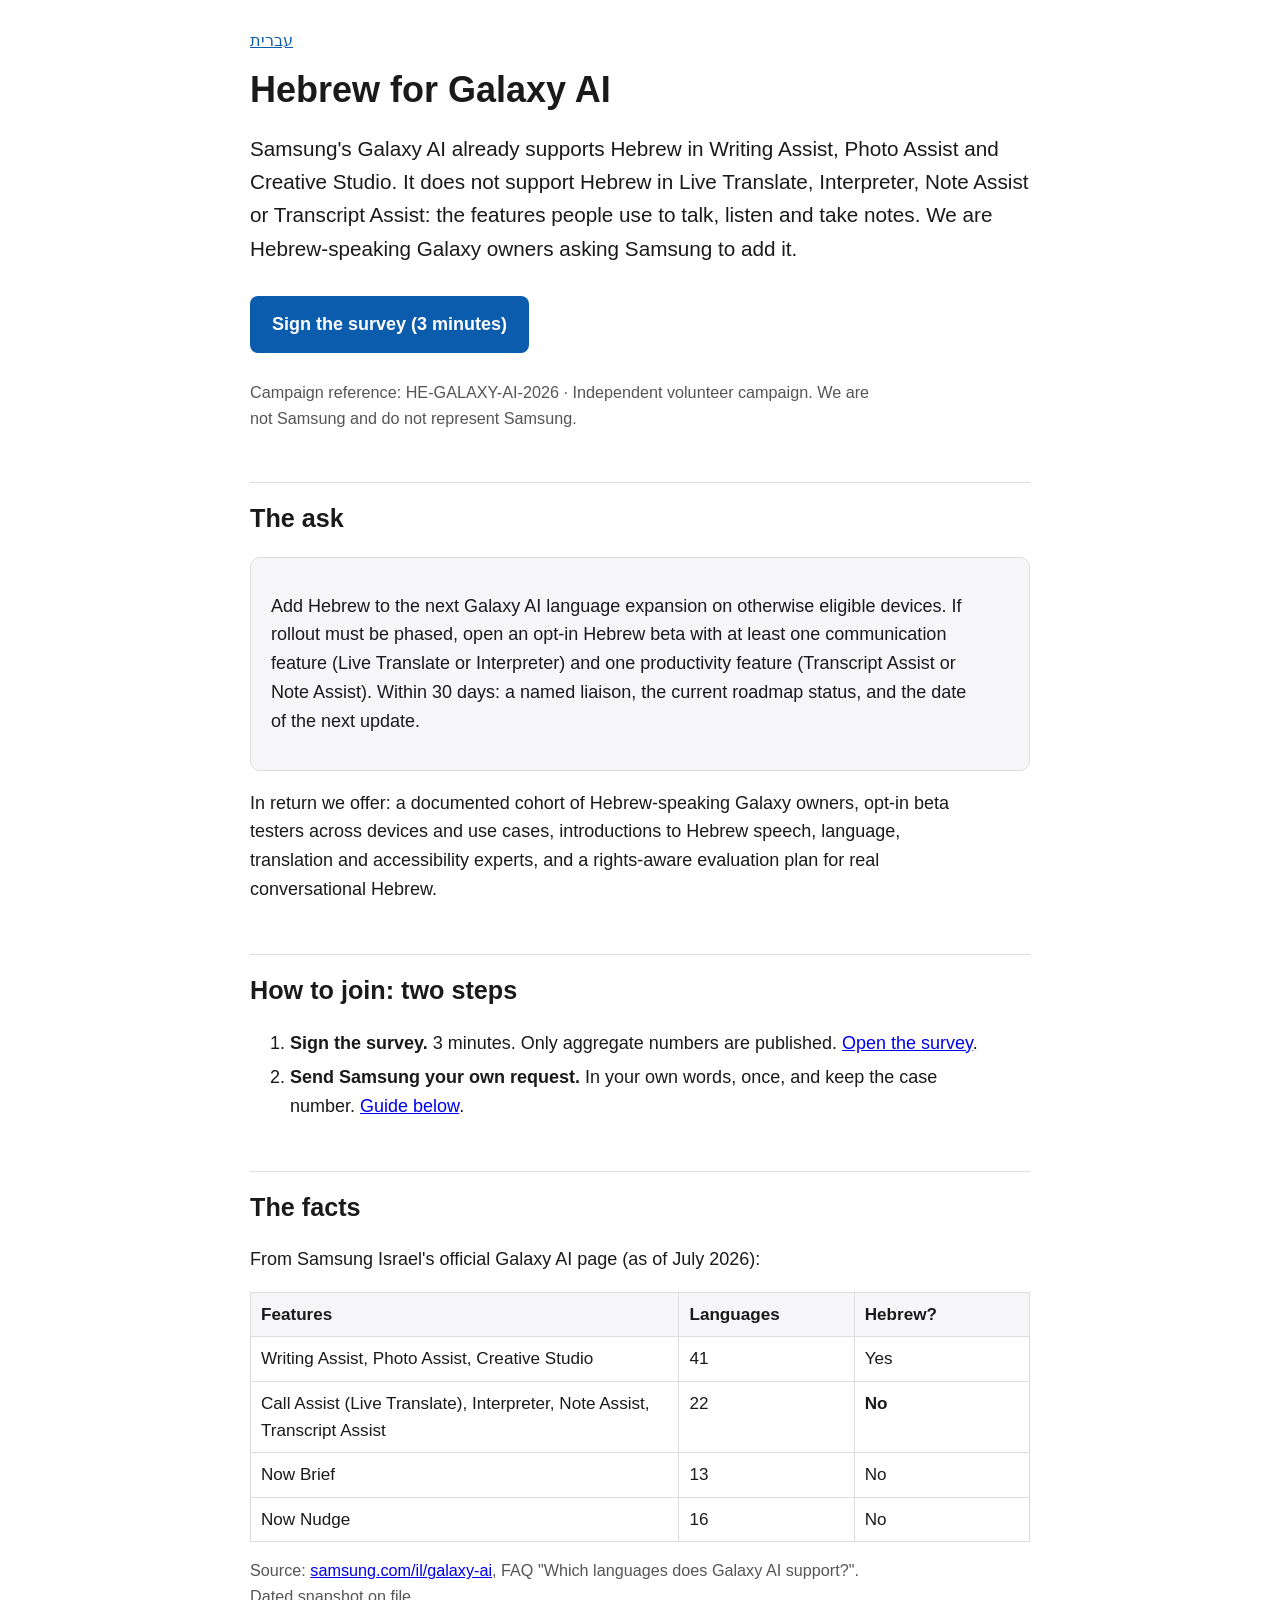
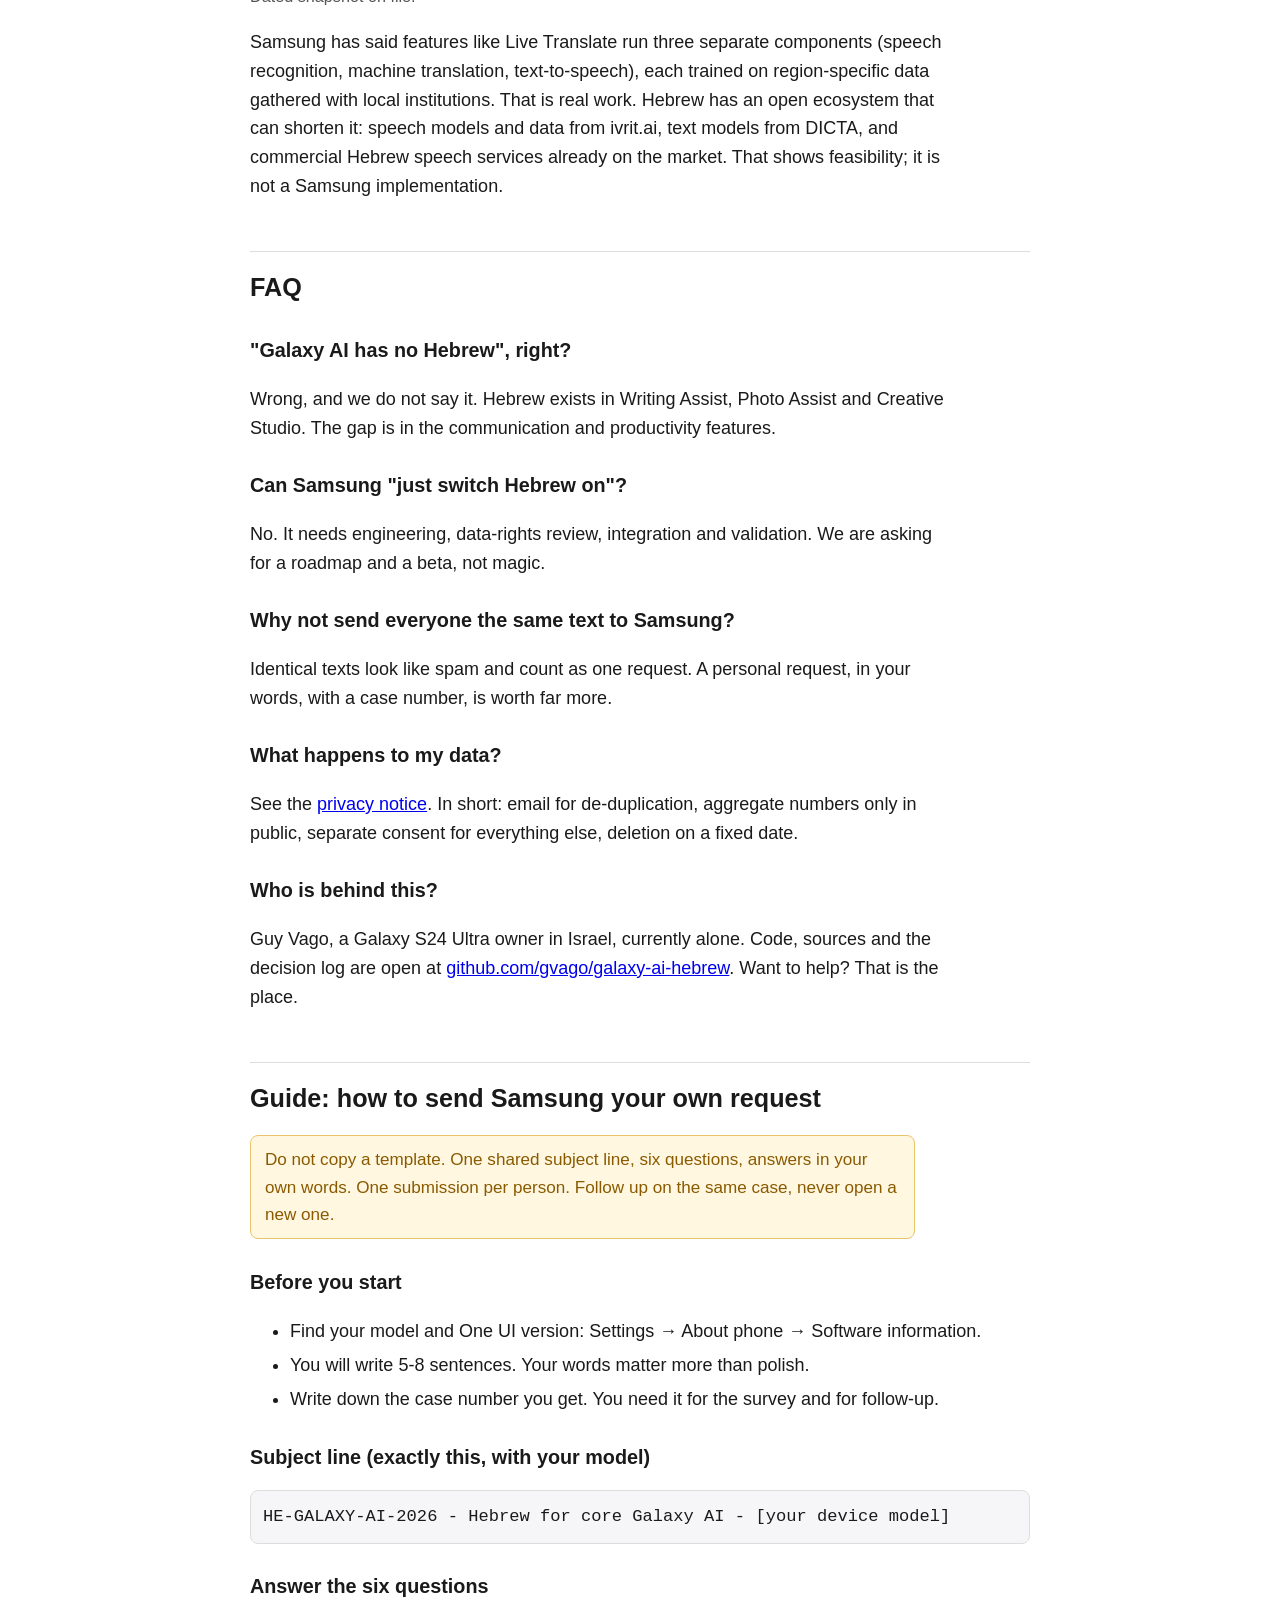
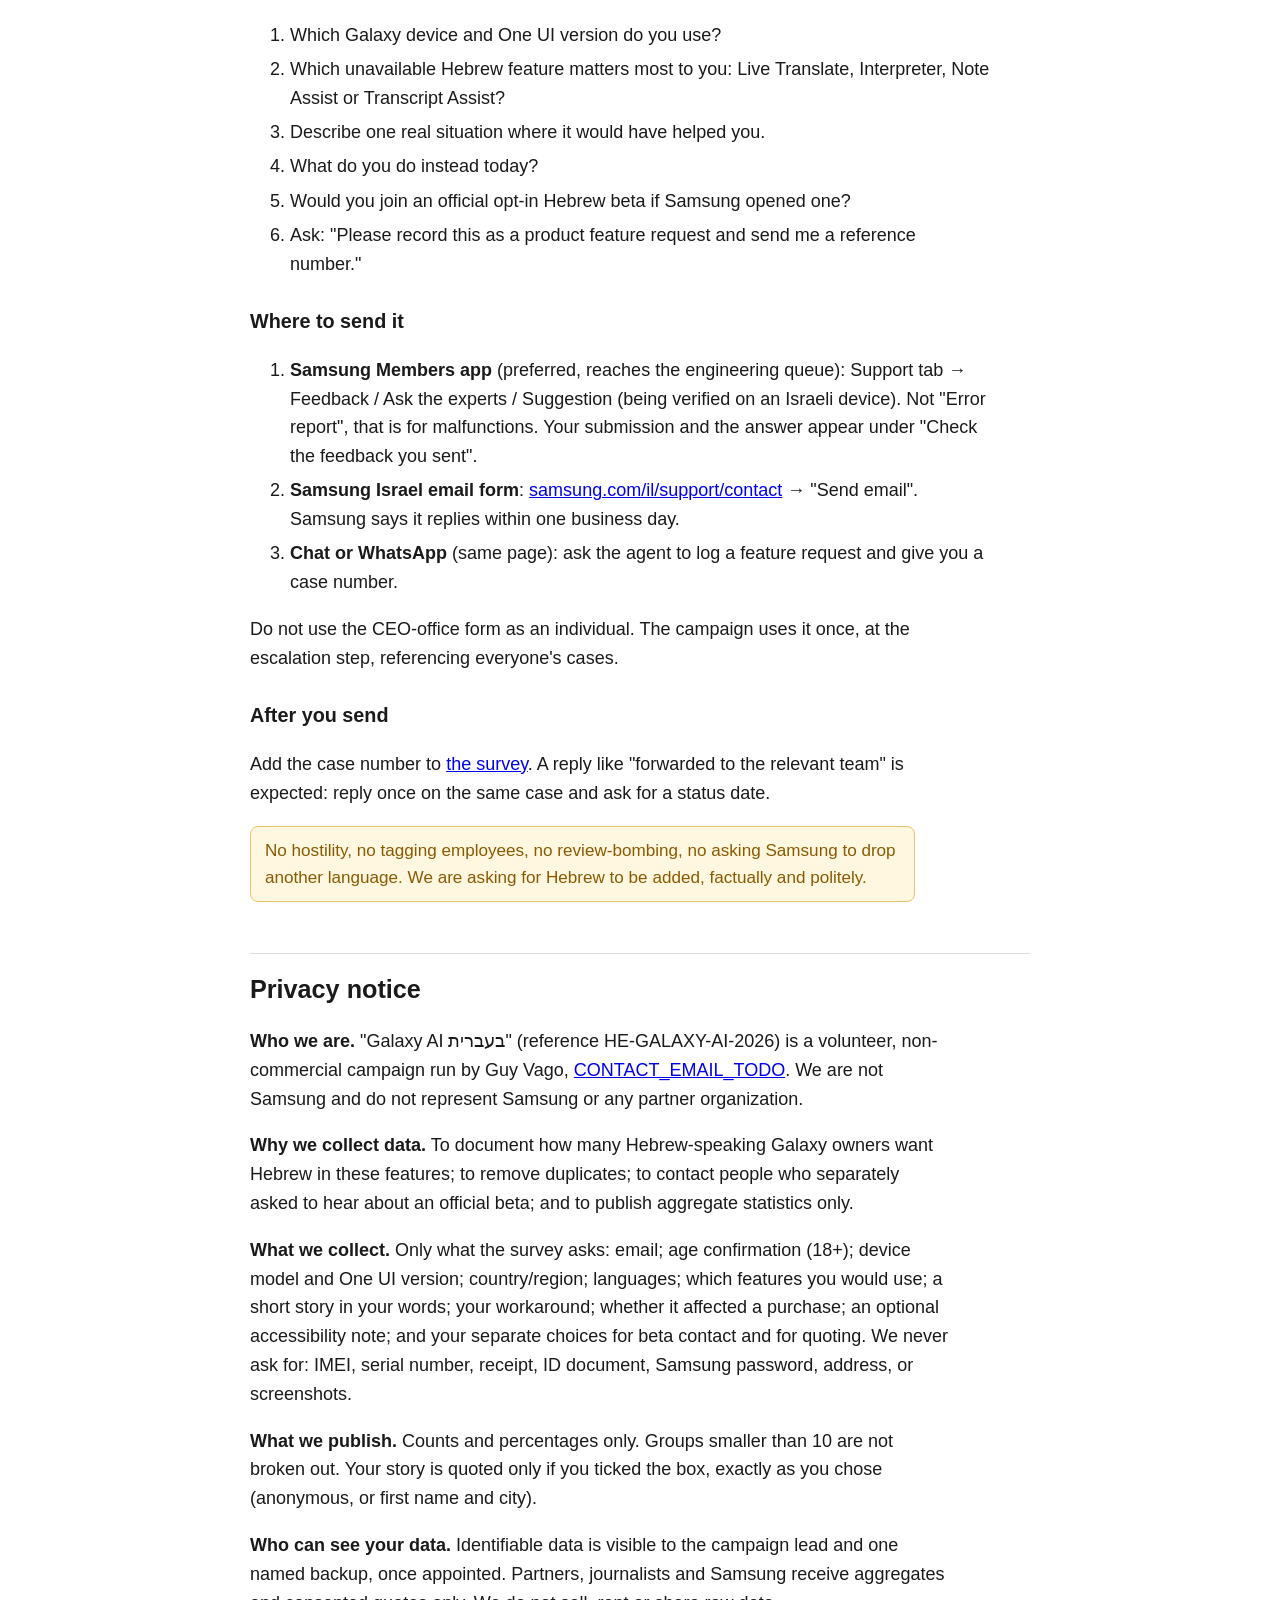
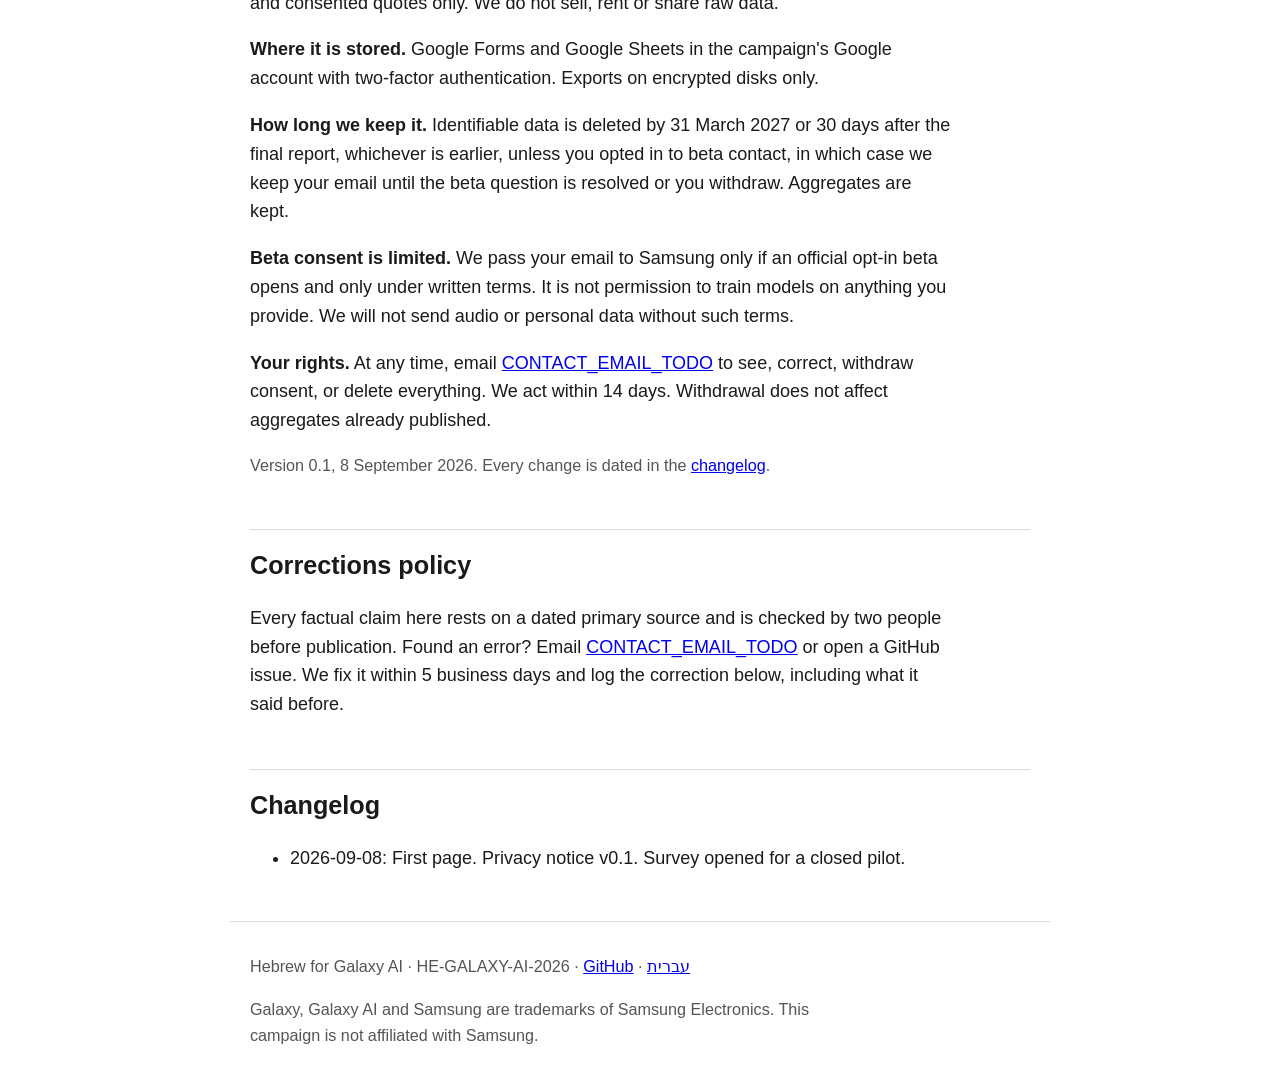
==== docs/en.html @ eac35a3d "Landing page (HE/EN): ask, facts, FAQ, feedback guide, privacy notice, corrections policy Static, no" ====
<!doctype html>
<html lang="en" dir="ltr">
<head>
<meta charset="utf-8">
<meta name="viewport" content="width=device-width,initial-scale=1">
<title>Hebrew for Galaxy AI: campaign to add Hebrew to Live Translate, Interpreter, Note Assist and Transcript Assist</title>
<meta name="description" content="Hebrew already exists in part of Galaxy AI but is missing from the communication and productivity features. Hebrew-speaking Galaxy owners are asking Samsung for a roadmap and an opt-in beta.">
<link rel="alternate" hreflang="he" href="index.html">
<link rel="stylesheet" href="style.css">
</head>
<body>
<header>
  <div class="lang"><a href="index.html">עברית</a></div>
  <h1>Hebrew for Galaxy AI</h1>
  <p class="lead">Samsung's Galaxy AI already supports Hebrew in Writing Assist, Photo Assist and Creative Studio. It does not support Hebrew in Live Translate, Interpreter, Note Assist or Transcript Assist: the features people use to talk, listen and take notes. We are Hebrew-speaking Galaxy owners asking Samsung to add it.</p>
  <a class="cta" href="https://docs.google.com/forms/d/e/1FAIpQLSexBl4Zqlekk7OboavHR5NT0N_XYD0Qi7pBk_a1gjPKCfKp6g/viewform">Sign the survey (3 minutes)</a>
  <p class="small">Campaign reference: HE-GALAXY-AI-2026 · Independent volunteer campaign. We are not Samsung and do not represent Samsung.</p>
</header>

<main>
<h2 id="ask">The ask</h2>
<div class="card">
<p>Add Hebrew to the next Galaxy AI language expansion on otherwise eligible devices. If rollout must be phased, open an opt-in Hebrew beta with at least one communication feature (Live Translate or Interpreter) and one productivity feature (Transcript Assist or Note Assist). Within 30 days: a named liaison, the current roadmap status, and the date of the next update.</p>
</div>
<p>In return we offer: a documented cohort of Hebrew-speaking Galaxy owners, opt-in beta testers across devices and use cases, introductions to Hebrew speech, language, translation and accessibility experts, and a rights-aware evaluation plan for real conversational Hebrew.</p>

<h2 id="how">How to join: two steps</h2>
<ol>
  <li><strong>Sign the survey.</strong> 3 minutes. Only aggregate numbers are published. <a href="https://docs.google.com/forms/d/e/1FAIpQLSexBl4Zqlekk7OboavHR5NT0N_XYD0Qi7pBk_a1gjPKCfKp6g/viewform">Open the survey</a>.</li>
  <li><strong>Send Samsung your own request.</strong> In your own words, once, and keep the case number. <a href="#guide">Guide below</a>.</li>
</ol>

<h2 id="facts">The facts</h2>
<p>From Samsung Israel's official Galaxy AI page (as of July 2026):</p>
<table>
<tr><th>Features</th><th>Languages</th><th>Hebrew?</th></tr>
<tr><td>Writing Assist, Photo Assist, Creative Studio</td><td>41</td><td>Yes</td></tr>
<tr><td>Call Assist (Live Translate), Interpreter, Note Assist, Transcript Assist</td><td>22</td><td><strong>No</strong></td></tr>
<tr><td>Now Brief</td><td>13</td><td>No</td></tr>
<tr><td>Now Nudge</td><td>16</td><td>No</td></tr>
</table>
<p class="small">Source: <a href="https://www.samsung.com/il/galaxy-ai/">samsung.com/il/galaxy-ai</a>, FAQ "Which languages does Galaxy AI support?". Dated snapshot on file.</p>
<p>Samsung has said features like Live Translate run three separate components (speech recognition, machine translation, text-to-speech), each trained on region-specific data gathered with local institutions. That is real work. Hebrew has an open ecosystem that can shorten it: speech models and data from ivrit.ai, text models from DICTA, and commercial Hebrew speech services already on the market. That shows feasibility; it is not a Samsung implementation.</p>

<h2 id="faq">FAQ</h2>
<h3>"Galaxy AI has no Hebrew", right?</h3>
<p>Wrong, and we do not say it. Hebrew exists in Writing Assist, Photo Assist and Creative Studio. The gap is in the communication and productivity features.</p>
<h3>Can Samsung "just switch Hebrew on"?</h3>
<p>No. It needs engineering, data-rights review, integration and validation. We are asking for a roadmap and a beta, not magic.</p>
<h3>Why not send everyone the same text to Samsung?</h3>
<p>Identical texts look like spam and count as one request. A personal request, in your words, with a case number, is worth far more.</p>
<h3>What happens to my data?</h3>
<p>See the <a href="#privacy">privacy notice</a>. In short: email for de-duplication, aggregate numbers only in public, separate consent for everything else, deletion on a fixed date.</p>
<h3>Who is behind this?</h3>
<p>Guy Vago, a Galaxy S24 Ultra owner in Israel, currently alone. Code, sources and the decision log are open at <a href="https://github.com/gvago/galaxy-ai-hebrew">github.com/gvago/galaxy-ai-hebrew</a>. Want to help? That is the place.</p>

<h2 id="guide">Guide: how to send Samsung your own request</h2>
<p class="note">Do not copy a template. One shared subject line, six questions, answers in your own words. One submission per person. Follow up on the same case, never open a new one.</p>
<h3>Before you start</h3>
<ul>
  <li>Find your model and One UI version: Settings → About phone → Software information.</li>
  <li>You will write 5-8 sentences. Your words matter more than polish.</li>
  <li>Write down the case number you get. You need it for the survey and for follow-up.</li>
</ul>
<h3>Subject line (exactly this, with your model)</h3>
<pre>HE-GALAXY-AI-2026 - Hebrew for core Galaxy AI - [your device model]</pre>
<h3>Answer the six questions</h3>
<ol>
  <li>Which Galaxy device and One UI version do you use?</li>
  <li>Which unavailable Hebrew feature matters most to you: Live Translate, Interpreter, Note Assist or Transcript Assist?</li>
  <li>Describe one real situation where it would have helped you.</li>
  <li>What do you do instead today?</li>
  <li>Would you join an official opt-in Hebrew beta if Samsung opened one?</li>
  <li>Ask: "Please record this as a product feature request and send me a reference number."</li>
</ol>
<h3>Where to send it</h3>
<ol>
  <li><strong>Samsung Members app</strong> (preferred, reaches the engineering queue): Support tab → <span id="members-menu">Feedback / Ask the experts / Suggestion (being verified on an Israeli device)</span>. Not "Error report", that is for malfunctions. Your submission and the answer appear under "Check the feedback you sent".</li>
  <li><strong>Samsung Israel email form</strong>: <a href="https://www.samsung.com/il/support/contact/">samsung.com/il/support/contact</a> → "Send email". Samsung says it replies within one business day.</li>
  <li><strong>Chat or WhatsApp</strong> (same page): ask the agent to log a feature request and give you a case number.</li>
</ol>
<p>Do not use the CEO-office form as an individual. The campaign uses it once, at the escalation step, referencing everyone's cases.</p>
<h3>After you send</h3>
<p>Add the case number to <a href="https://docs.google.com/forms/d/e/1FAIpQLSexBl4Zqlekk7OboavHR5NT0N_XYD0Qi7pBk_a1gjPKCfKp6g/viewform">the survey</a>. A reply like "forwarded to the relevant team" is expected: reply once on the same case and ask for a status date.</p>
<p class="note">No hostility, no tagging employees, no review-bombing, no asking Samsung to drop another language. We are asking for Hebrew to be added, factually and politely.</p>

<h2 id="privacy">Privacy notice</h2>
<p><strong>Who we are.</strong> "Galaxy AI בעברית" (reference HE-GALAXY-AI-2026) is a volunteer, non-commercial campaign run by Guy Vago, <a href="mailto:CONTACT_EMAIL_TODO">CONTACT_EMAIL_TODO</a>. We are not Samsung and do not represent Samsung or any partner organization.</p>
<p><strong>Why we collect data.</strong> To document how many Hebrew-speaking Galaxy owners want Hebrew in these features; to remove duplicates; to contact people who separately asked to hear about an official beta; and to publish aggregate statistics only.</p>
<p><strong>What we collect.</strong> Only what the survey asks: email; age confirmation (18+); device model and One UI version; country/region; languages; which features you would use; a short story in your words; your workaround; whether it affected a purchase; an optional accessibility note; and your separate choices for beta contact and for quoting. We never ask for: IMEI, serial number, receipt, ID document, Samsung password, address, or screenshots.</p>
<p><strong>What we publish.</strong> Counts and percentages only. Groups smaller than 10 are not broken out. Your story is quoted only if you ticked the box, exactly as you chose (anonymous, or first name and city).</p>
<p><strong>Who can see your data.</strong> Identifiable data is visible to the campaign lead and one named backup, once appointed. Partners, journalists and Samsung receive aggregates and consented quotes only. We do not sell, rent or share raw data.</p>
<p><strong>Where it is stored.</strong> Google Forms and Google Sheets in the campaign's Google account with two-factor authentication. Exports on encrypted disks only.</p>
<p><strong>How long we keep it.</strong> Identifiable data is deleted by 31 March 2027 or 30 days after the final report, whichever is earlier, unless you opted in to beta contact, in which case we keep your email until the beta question is resolved or you withdraw. Aggregates are kept.</p>
<p><strong>Beta consent is limited.</strong> We pass your email to Samsung only if an official opt-in beta opens and only under written terms. It is not permission to train models on anything you provide. We will not send audio or personal data without such terms.</p>
<p><strong>Your rights.</strong> At any time, email <a href="mailto:CONTACT_EMAIL_TODO">CONTACT_EMAIL_TODO</a> to see, correct, withdraw consent, or delete everything. We act within 14 days. Withdrawal does not affect aggregates already published.</p>
<p class="small">Version 0.1, 8 September 2026. Every change is dated in the <a href="#changelog">changelog</a>.</p>

<h2 id="corrections">Corrections policy</h2>
<p>Every factual claim here rests on a dated primary source and is checked by two people before publication. Found an error? Email <a href="mailto:CONTACT_EMAIL_TODO">CONTACT_EMAIL_TODO</a> or open a GitHub issue. We fix it within 5 business days and log the correction below, including what it said before.</p>

<h2 id="changelog">Changelog</h2>
<ul>
  <li>2026-09-08: First page. Privacy notice v0.1. Survey opened for a closed pilot.</li>
</ul>
</main>

<footer>
  <p>Hebrew for Galaxy AI · HE-GALAXY-AI-2026 · <a href="https://github.com/gvago/galaxy-ai-hebrew">GitHub</a> · <a href="index.html">עברית</a></p>
  <p>Galaxy, Galaxy AI and Samsung are trademarks of Samsung Electronics. This campaign is not affiliated with Samsung.</p>
</footer>
</body>
</html>
---- docs/style.css ----
:root{--ink:#1a1a1a;--muted:#555;--bg:#fff;--card:#f6f6f8;--line:#ddd;--accent:#0b5cad;--warn:#8a5a00;--warnbg:#fff7e0}
*{box-sizing:border-box}
html{font-size:18px}
body{margin:0;font-family:Heebo,Assistant,-apple-system,Segoe UI,Arial,sans-serif;color:var(--ink);background:var(--bg);line-height:1.6}
header,main,footer{max-width:820px;margin:0 auto;padding:0 20px}
header{padding-top:28px}
.lang{font-size:.9rem}
.lang a{color:var(--accent)}
h1{font-size:2rem;line-height:1.2;margin:.4em 0 .2em;overflow-wrap:anywhere}
h2{font-size:1.4rem;margin:2em 0 .4em;padding-top:.6em;border-top:1px solid var(--line)}
h3{font-size:1.1rem;margin:1.4em 0 .3em}
p,li{max-width:70ch}
.lead{font-size:1.15rem}
.cta{display:inline-block;background:var(--accent);color:#fff;text-decoration:none;font-weight:700;padding:14px 22px;border-radius:8px;margin:.6em 0}
.cta:focus,.cta:hover{outline:3px solid #7fb3ff;outline-offset:2px}
.card{background:var(--card);border:1px solid var(--line);border-radius:10px;padding:16px 20px;margin:1em 0}
.note{background:var(--warnbg);border:1px solid #e8c56a;color:var(--warn);border-radius:8px;padding:10px 14px;font-size:.95rem}
.ltr{direction:ltr;unicode-bidi:isolate;display:inline-block;text-align:left}
pre{direction:ltr;text-align:left;background:var(--card);border:1px solid var(--line);border-radius:8px;padding:12px;overflow-x:auto;font-size:.95rem}
table{border-collapse:collapse;width:100%;font-size:.95rem;table-layout:fixed}
td:first-child,th:first-child{width:55%}
td,th{overflow-wrap:anywhere}
th,td{border:1px solid var(--line);padding:8px 10px;vertical-align:top;text-align:start}
th{background:var(--card)}
small,.small{font-size:.9rem;color:var(--muted)}
footer{margin:3em auto 2em;padding-top:1em;border-top:1px solid var(--line);font-size:.9rem;color:var(--muted)}
ol li,ul li{margin:.3em 0}
@media (max-width:640px){html{font-size:17px}h1{font-size:1.6rem}h2{font-size:1.25rem}.cta{display:block;text-align:center}table{font-size:.85rem}th,td{padding:6px}}
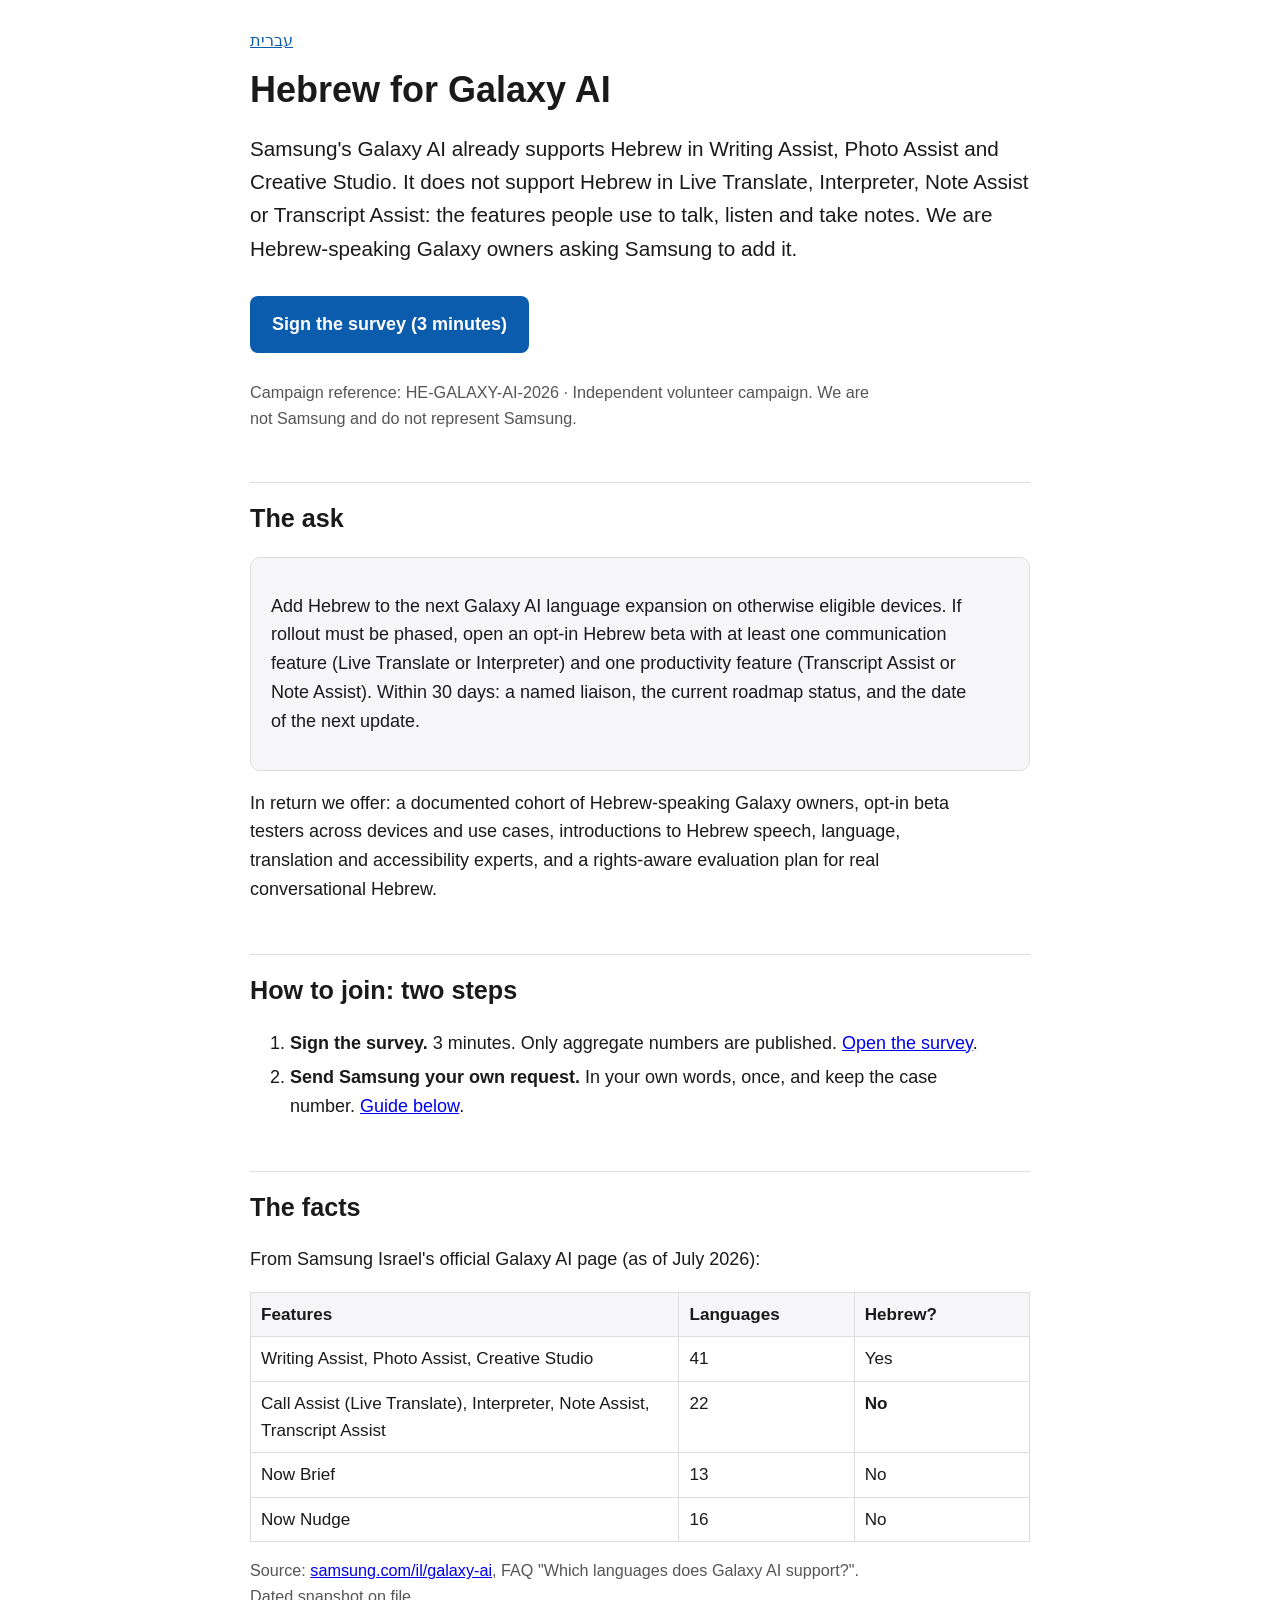
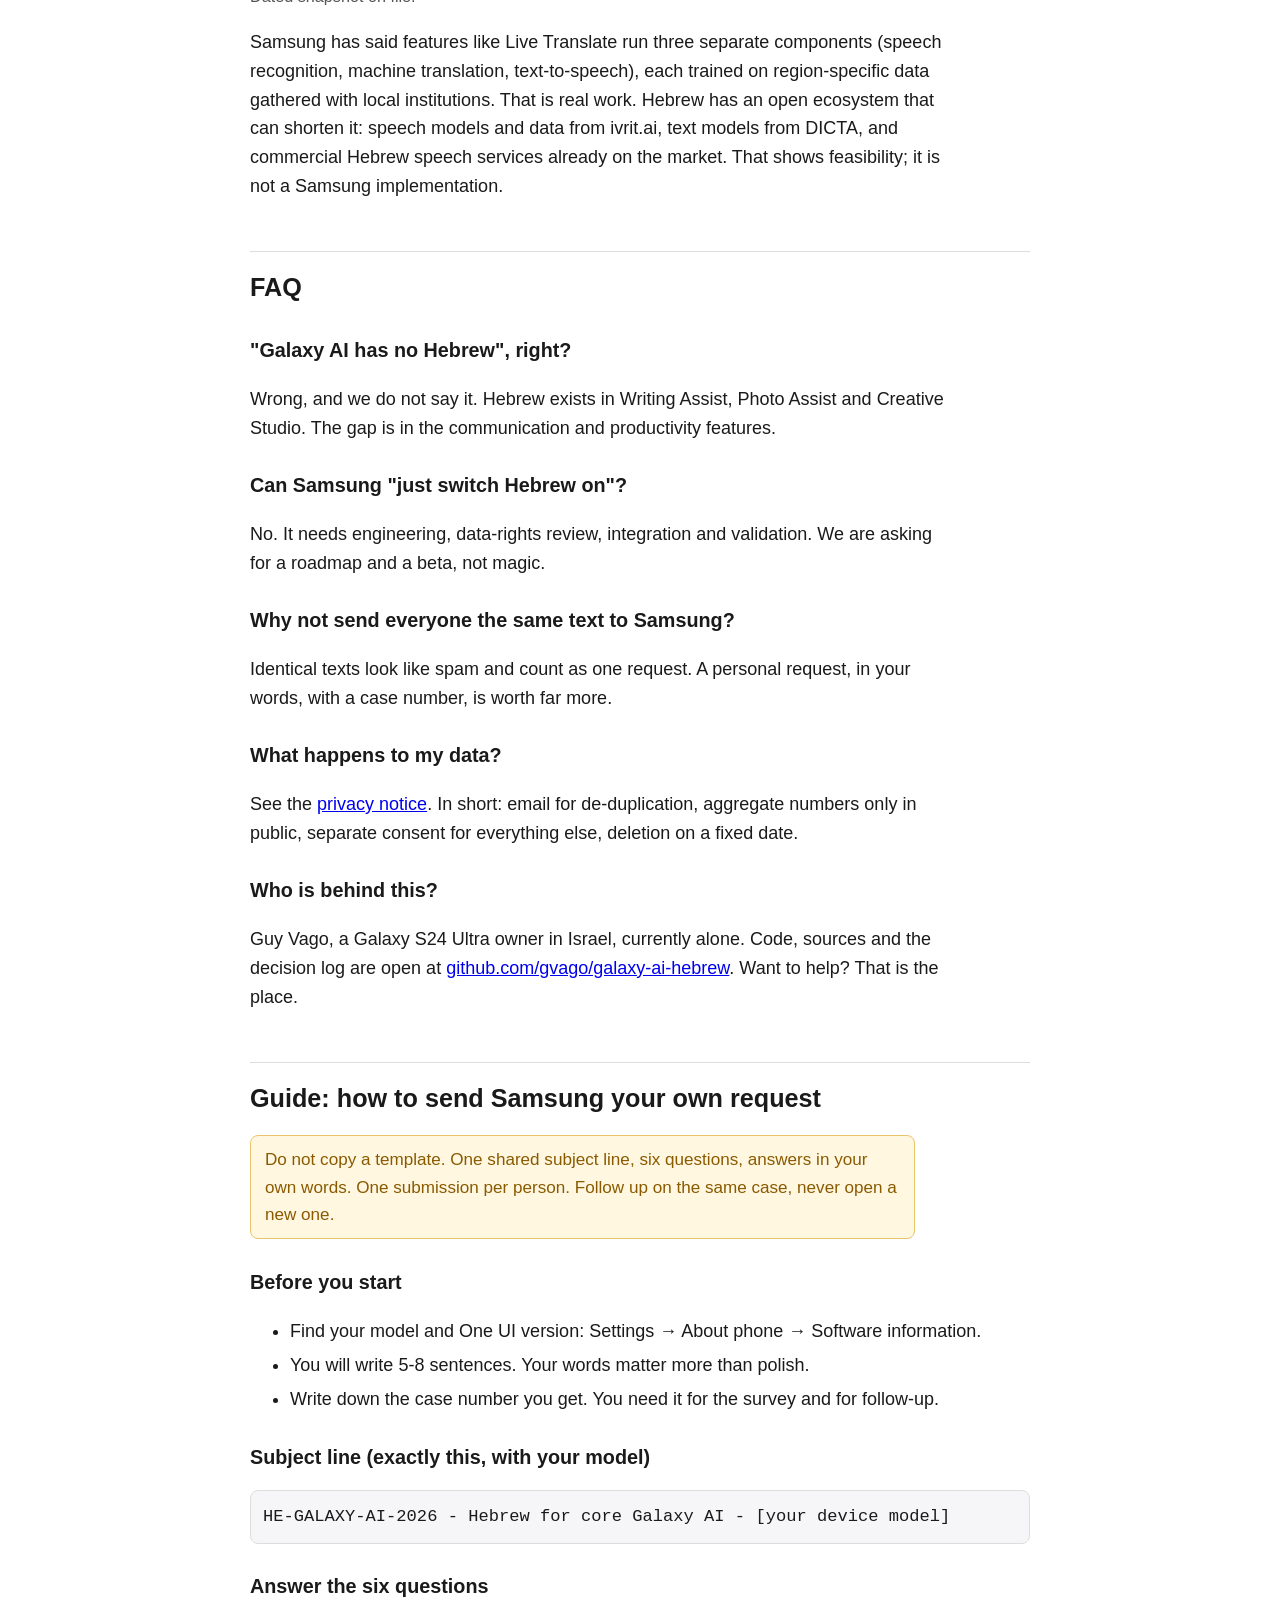
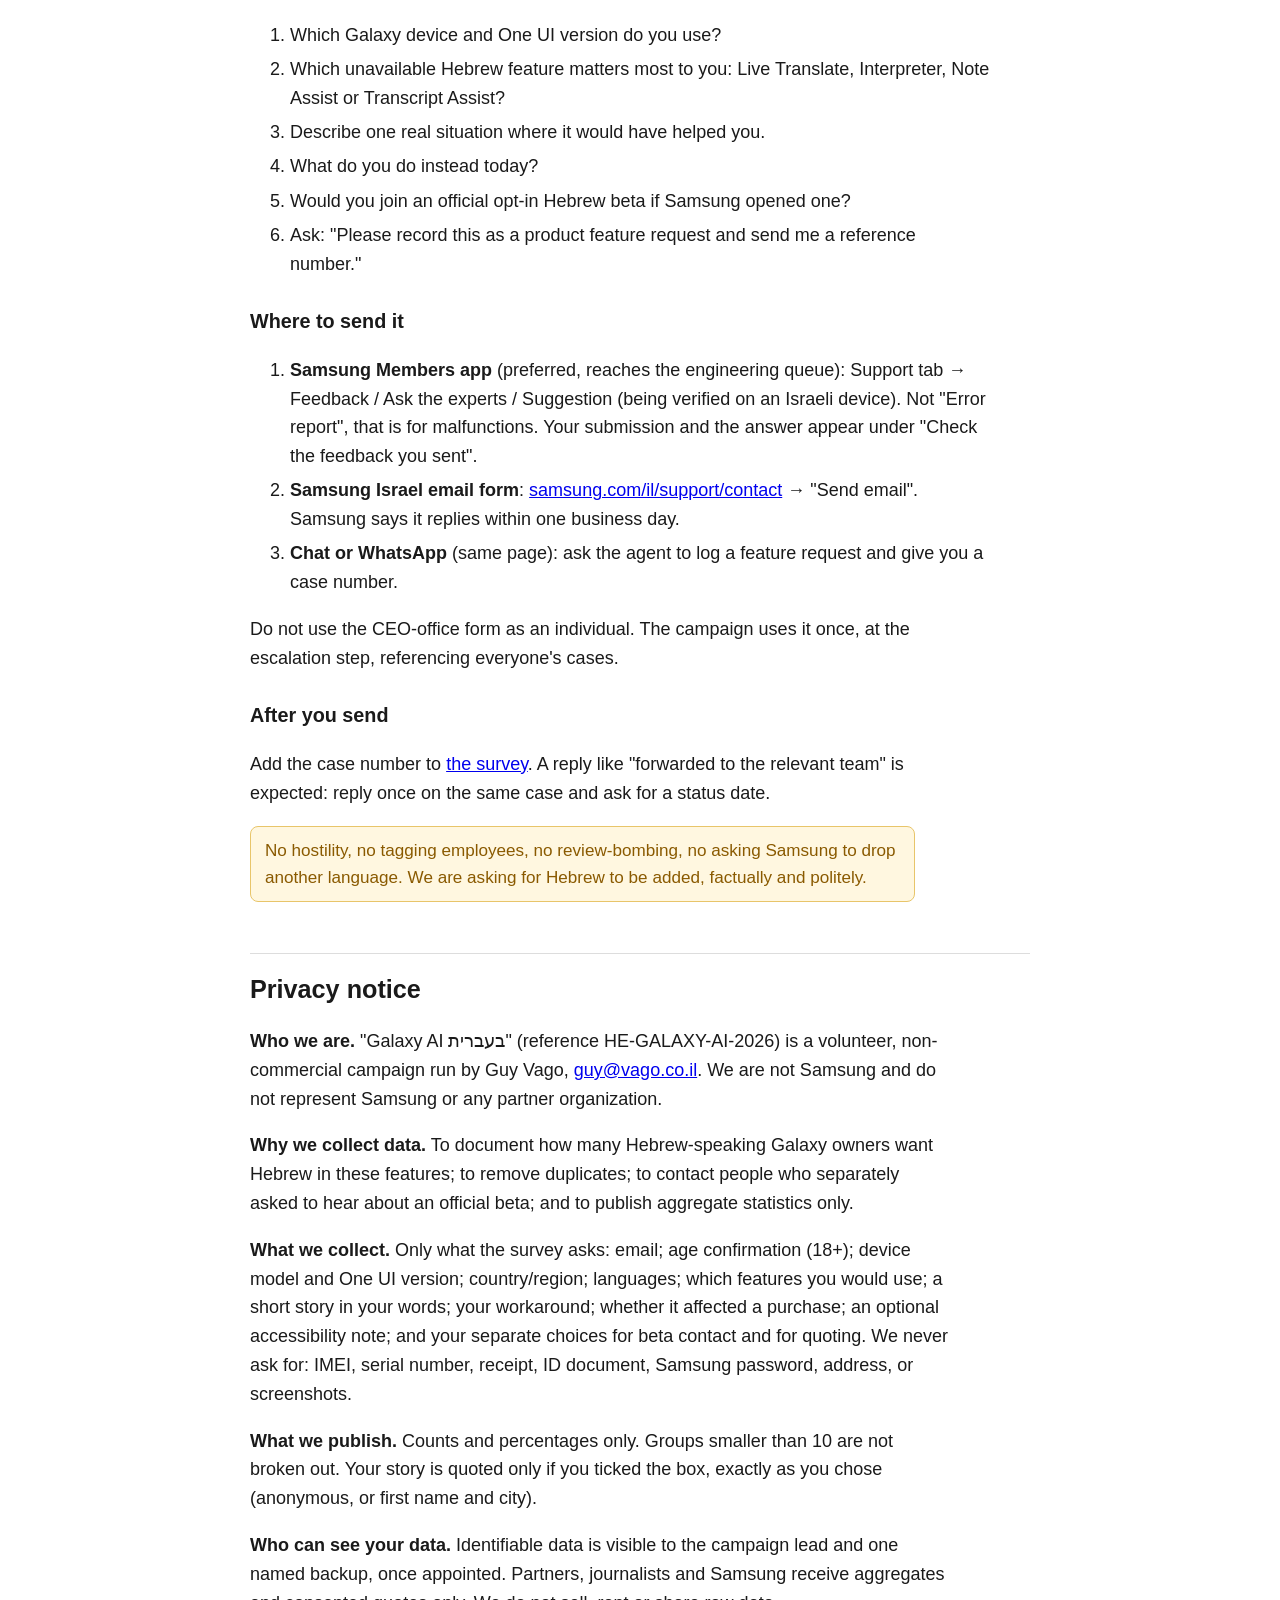
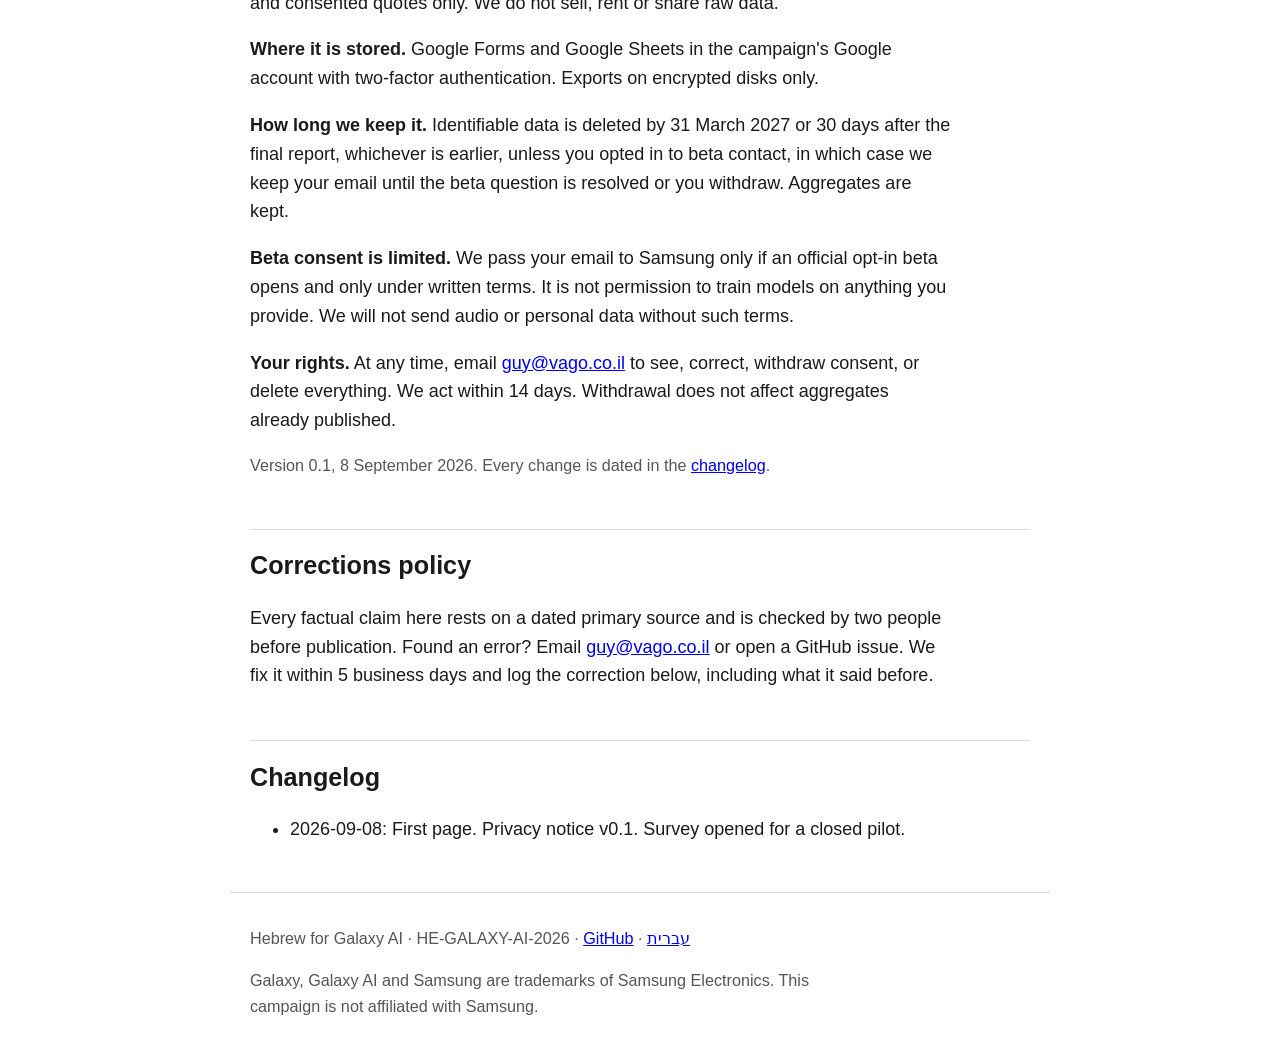
==== commit 61cd1860: "Contact email: guy@vago.co.il" ====
--- a/docs/en.html
+++ b/docs/en.html
@@ -85,7 +85,7 @@
 <p class="note">No hostility, no tagging employees, no review-bombing, no asking Samsung to drop another language. We are asking for Hebrew to be added, factually and politely.</p>
 
 <h2 id="privacy">Privacy notice</h2>
-<p><strong>Who we are.</strong> "Galaxy AI בעברית" (reference HE-GALAXY-AI-2026) is a volunteer, non-commercial campaign run by Guy Vago, <a href="mailto:CONTACT_EMAIL_TODO">CONTACT_EMAIL_TODO</a>. We are not Samsung and do not represent Samsung or any partner organization.</p>
+<p><strong>Who we are.</strong> "Galaxy AI בעברית" (reference HE-GALAXY-AI-2026) is a volunteer, non-commercial campaign run by Guy Vago, <a href="mailto:guy@vago.co.il">guy@vago.co.il</a>. We are not Samsung and do not represent Samsung or any partner organization.</p>
 <p><strong>Why we collect data.</strong> To document how many Hebrew-speaking Galaxy owners want Hebrew in these features; to remove duplicates; to contact people who separately asked to hear about an official beta; and to publish aggregate statistics only.</p>
 <p><strong>What we collect.</strong> Only what the survey asks: email; age confirmation (18+); device model and One UI version; country/region; languages; which features you would use; a short story in your words; your workaround; whether it affected a purchase; an optional accessibility note; and your separate choices for beta contact and for quoting. We never ask for: IMEI, serial number, receipt, ID document, Samsung password, address, or screenshots.</p>
 <p><strong>What we publish.</strong> Counts and percentages only. Groups smaller than 10 are not broken out. Your story is quoted only if you ticked the box, exactly as you chose (anonymous, or first name and city).</p>
@@ -93,11 +93,11 @@
 <p><strong>Where it is stored.</strong> Google Forms and Google Sheets in the campaign's Google account with two-factor authentication. Exports on encrypted disks only.</p>
 <p><strong>How long we keep it.</strong> Identifiable data is deleted by 31 March 2027 or 30 days after the final report, whichever is earlier, unless you opted in to beta contact, in which case we keep your email until the beta question is resolved or you withdraw. Aggregates are kept.</p>
 <p><strong>Beta consent is limited.</strong> We pass your email to Samsung only if an official opt-in beta opens and only under written terms. It is not permission to train models on anything you provide. We will not send audio or personal data without such terms.</p>
-<p><strong>Your rights.</strong> At any time, email <a href="mailto:CONTACT_EMAIL_TODO">CONTACT_EMAIL_TODO</a> to see, correct, withdraw consent, or delete everything. We act within 14 days. Withdrawal does not affect aggregates already published.</p>
+<p><strong>Your rights.</strong> At any time, email <a href="mailto:guy@vago.co.il">guy@vago.co.il</a> to see, correct, withdraw consent, or delete everything. We act within 14 days. Withdrawal does not affect aggregates already published.</p>
 <p class="small">Version 0.1, 8 September 2026. Every change is dated in the <a href="#changelog">changelog</a>.</p>
 
 <h2 id="corrections">Corrections policy</h2>
-<p>Every factual claim here rests on a dated primary source and is checked by two people before publication. Found an error? Email <a href="mailto:CONTACT_EMAIL_TODO">CONTACT_EMAIL_TODO</a> or open a GitHub issue. We fix it within 5 business days and log the correction below, including what it said before.</p>
+<p>Every factual claim here rests on a dated primary source and is checked by two people before publication. Found an error? Email <a href="mailto:guy@vago.co.il">guy@vago.co.il</a> or open a GitHub issue. We fix it within 5 business days and log the correction below, including what it said before.</p>
 
 <h2 id="changelog">Changelog</h2>
 <ul>
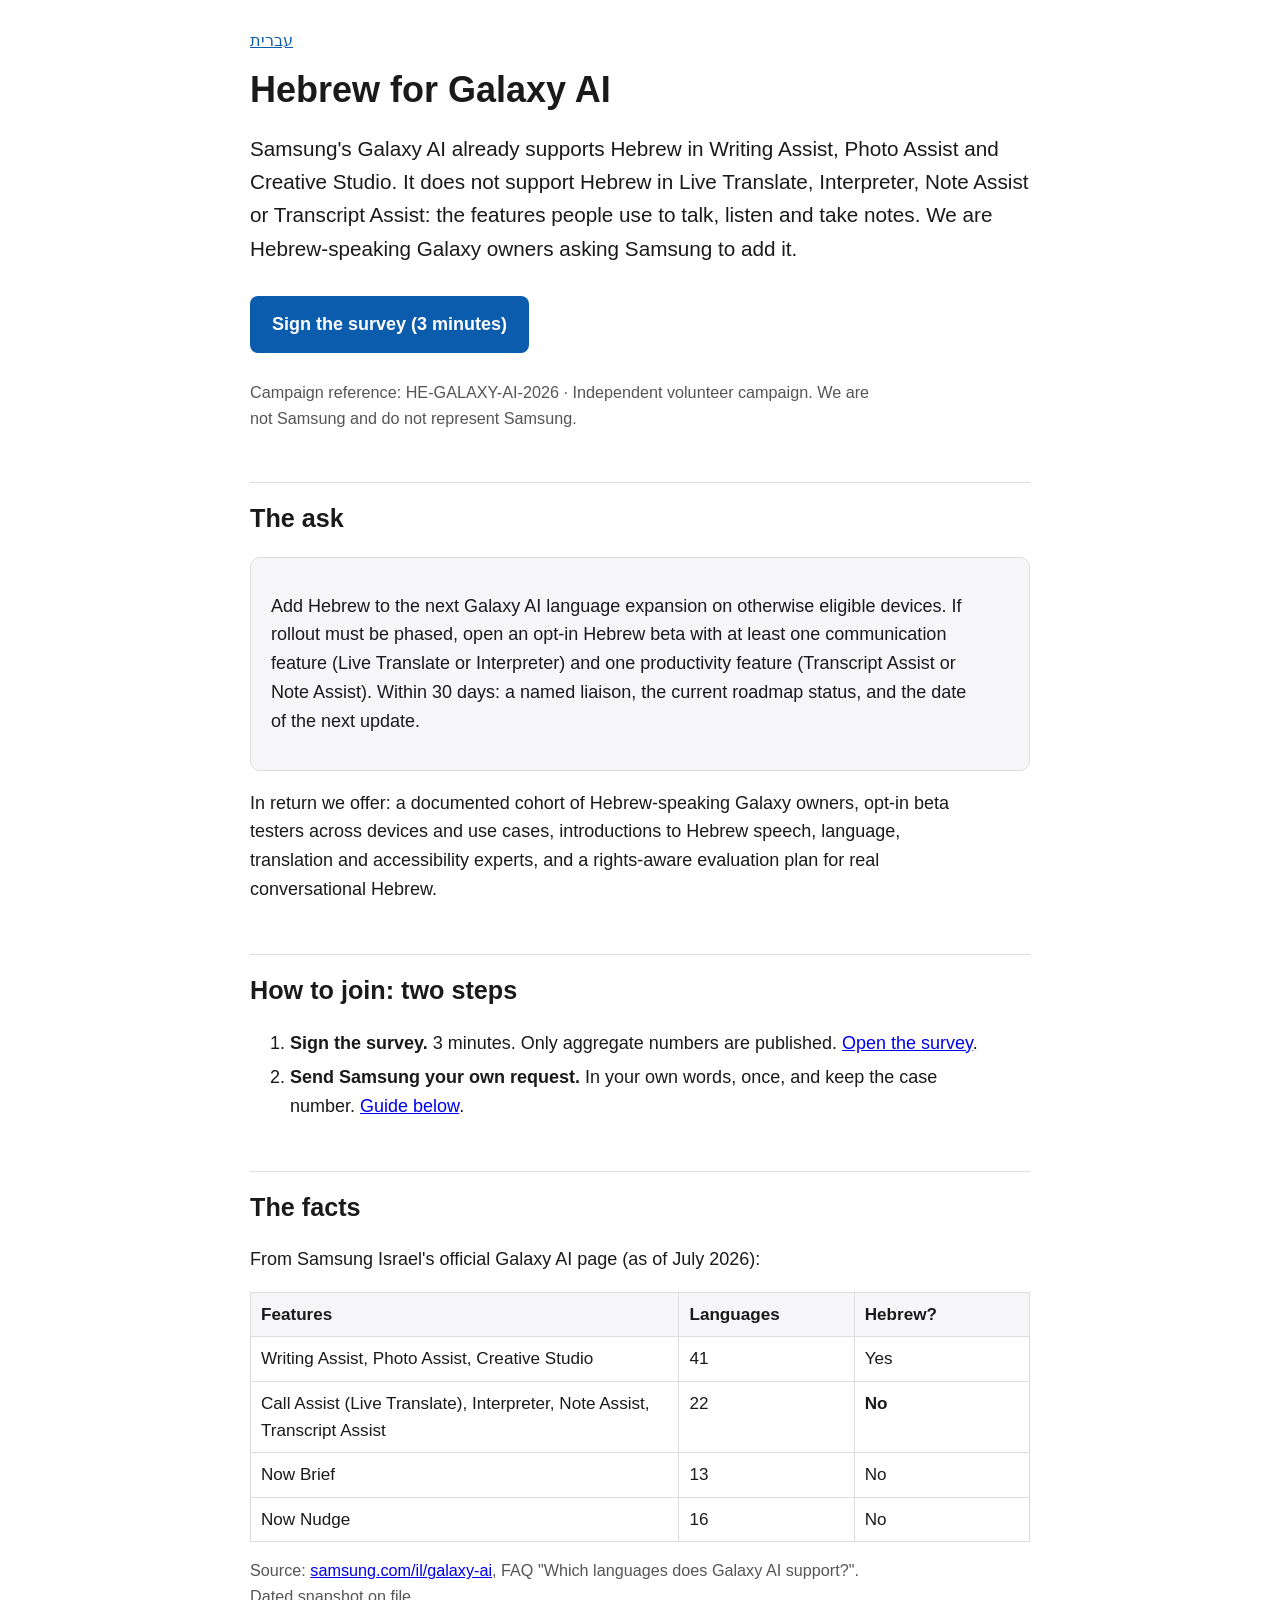
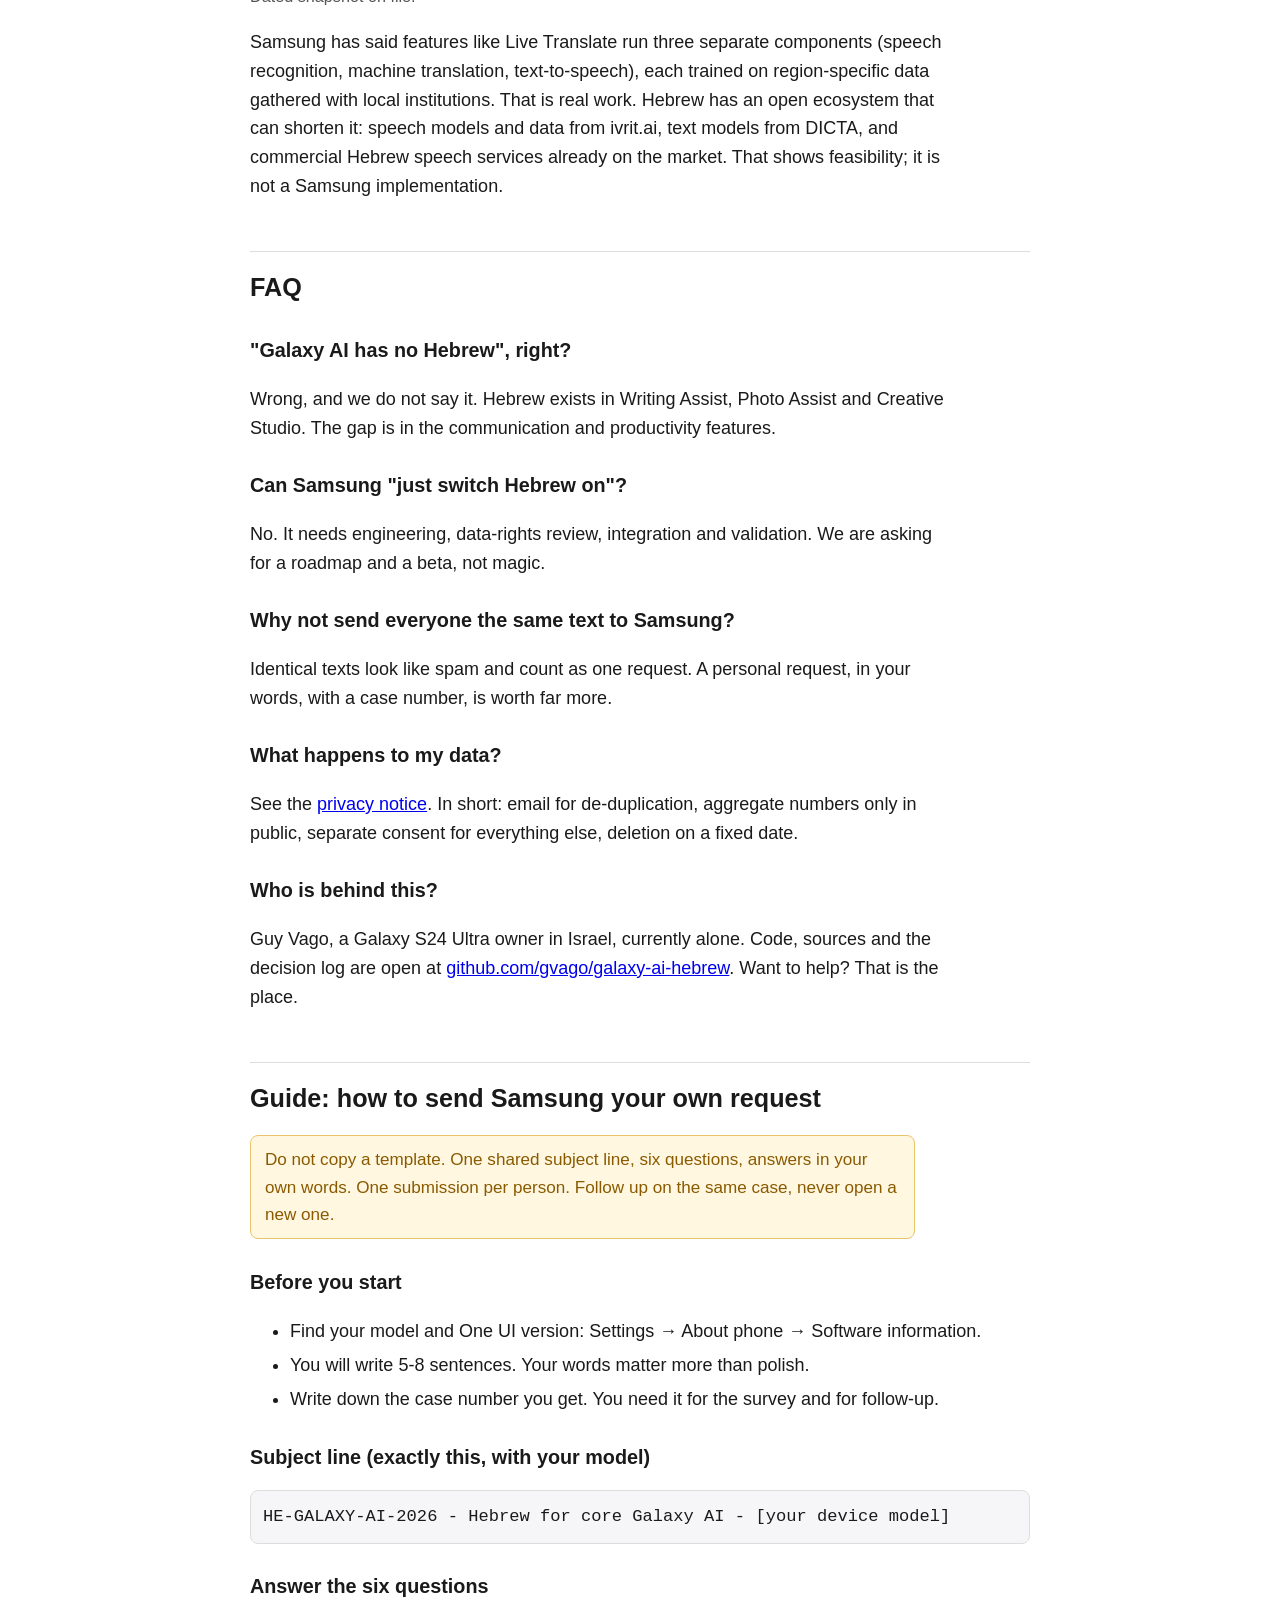
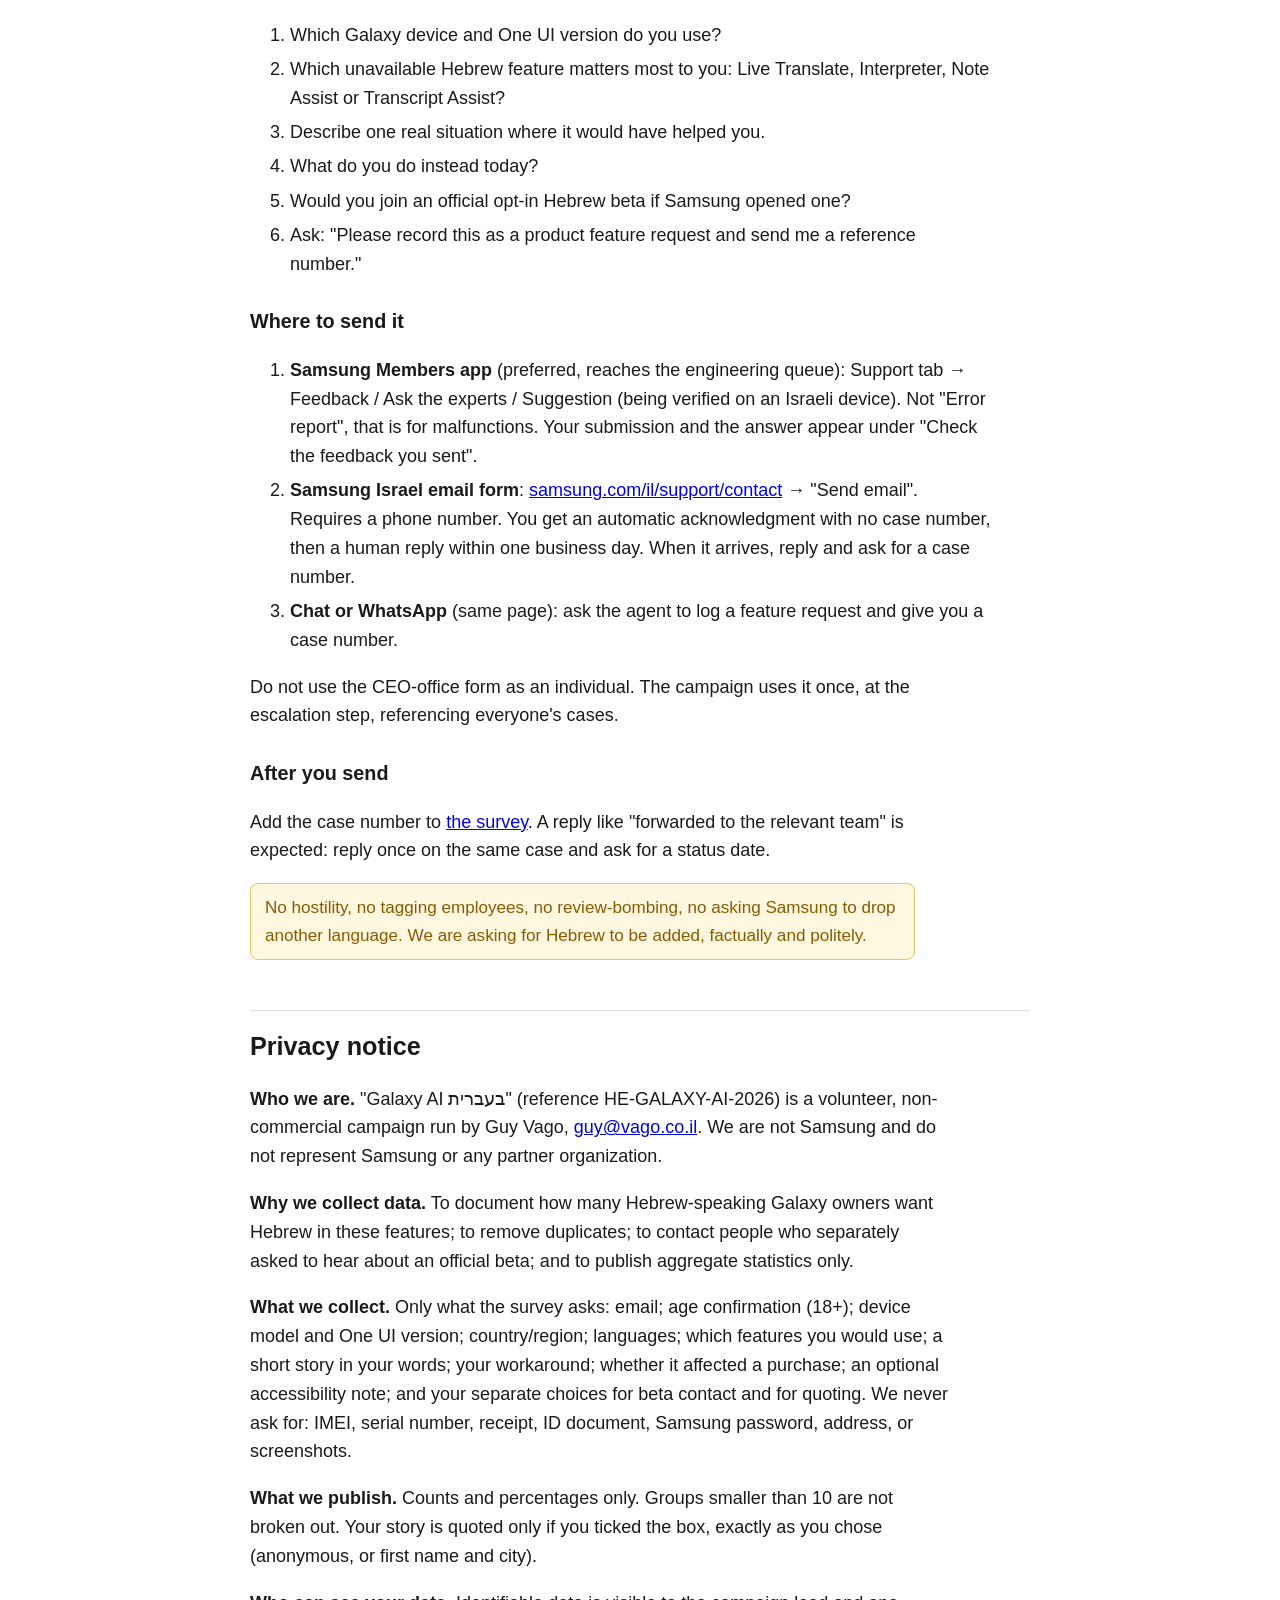
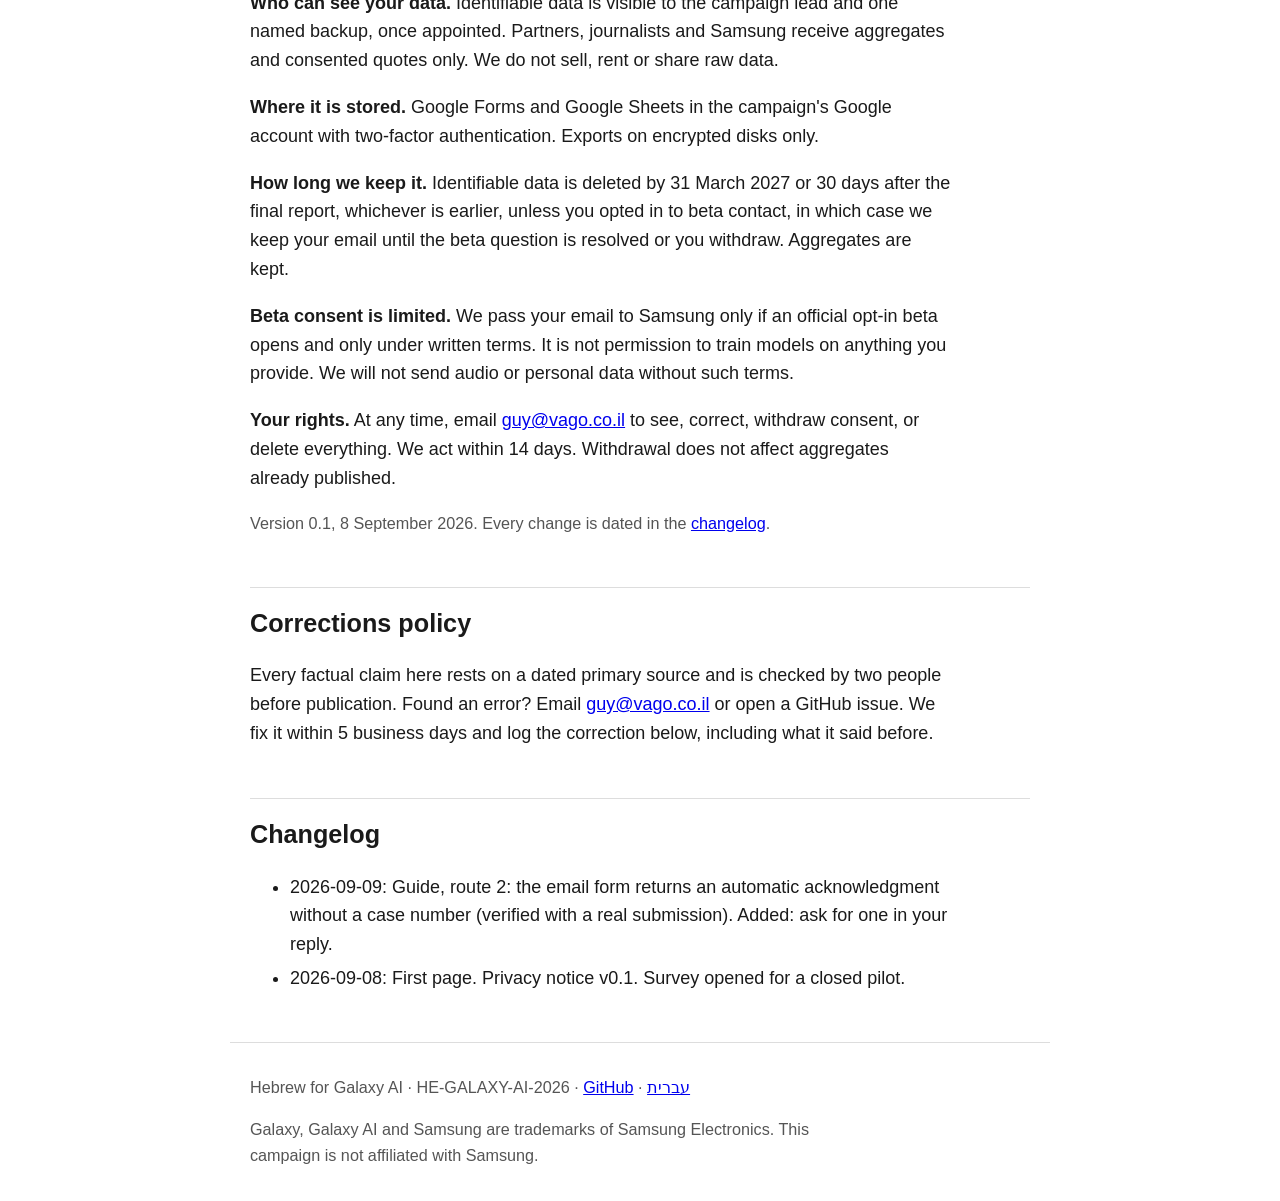
==== commit 64144941: "Case #1 sent (R1): email route gives no case number; guide + ledger C15 + D17" ====
--- a/docs/en.html
+++ b/docs/en.html
@@ -6,6 +6,10 @@
 <title>Hebrew for Galaxy AI: campaign to add Hebrew to Live Translate, Interpreter, Note Assist and Transcript Assist</title>
 <meta name="description" content="Hebrew already exists in part of Galaxy AI but is missing from the communication and productivity features. Hebrew-speaking Galaxy owners are asking Samsung for a roadmap and an opt-in beta.">
 <link rel="alternate" hreflang="he" href="index.html">
+<meta property="og:image" content="https://gvago.github.io/galaxy-ai-hebrew/social/card-light.png">
+<meta property="og:image:width" content="1080">
+<meta property="og:image:height" content="1350">
+<meta name="twitter:card" content="summary_large_image">
 <link rel="stylesheet" href="style.css">
 </head>
 <body>
@@ -76,7 +80,7 @@
 <h3>Where to send it</h3>
 <ol>
   <li><strong>Samsung Members app</strong> (preferred, reaches the engineering queue): Support tab → <span id="members-menu">Feedback / Ask the experts / Suggestion (being verified on an Israeli device)</span>. Not "Error report", that is for malfunctions. Your submission and the answer appear under "Check the feedback you sent".</li>
-  <li><strong>Samsung Israel email form</strong>: <a href="https://www.samsung.com/il/support/contact/">samsung.com/il/support/contact</a> → "Send email". Samsung says it replies within one business day.</li>
+  <li><strong>Samsung Israel email form</strong>: <a href="https://www.samsung.com/il/support/contact/">samsung.com/il/support/contact</a> → "Send email". Requires a phone number. You get an automatic acknowledgment with no case number, then a human reply within one business day. When it arrives, reply and ask for a case number.</li>
   <li><strong>Chat or WhatsApp</strong> (same page): ask the agent to log a feature request and give you a case number.</li>
 </ol>
 <p>Do not use the CEO-office form as an individual. The campaign uses it once, at the escalation step, referencing everyone's cases.</p>
@@ -101,6 +105,7 @@
 
 <h2 id="changelog">Changelog</h2>
 <ul>
+  <li>2026-09-09: Guide, route 2: the email form returns an automatic acknowledgment without a case number (verified with a real submission). Added: ask for one in your reply.</li>
   <li>2026-09-08: First page. Privacy notice v0.1. Survey opened for a closed pilot.</li>
 </ul>
 </main>
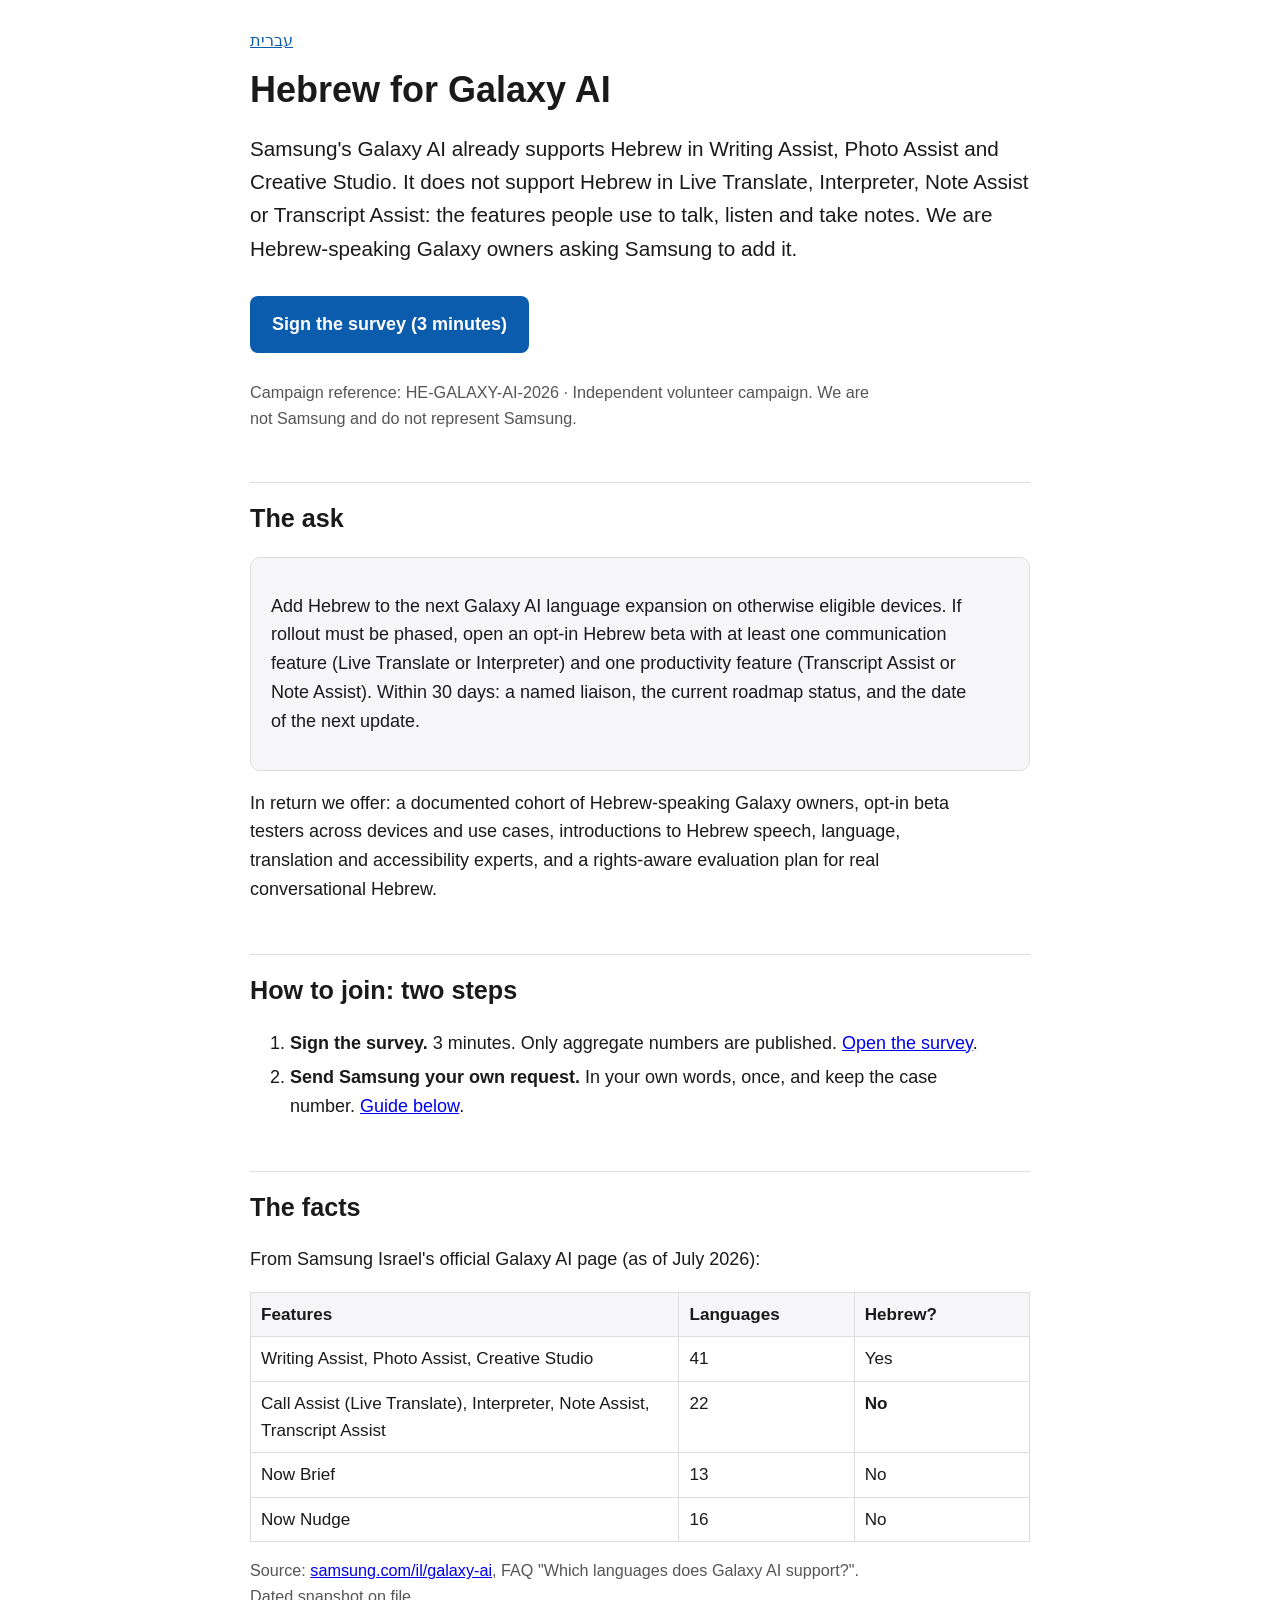
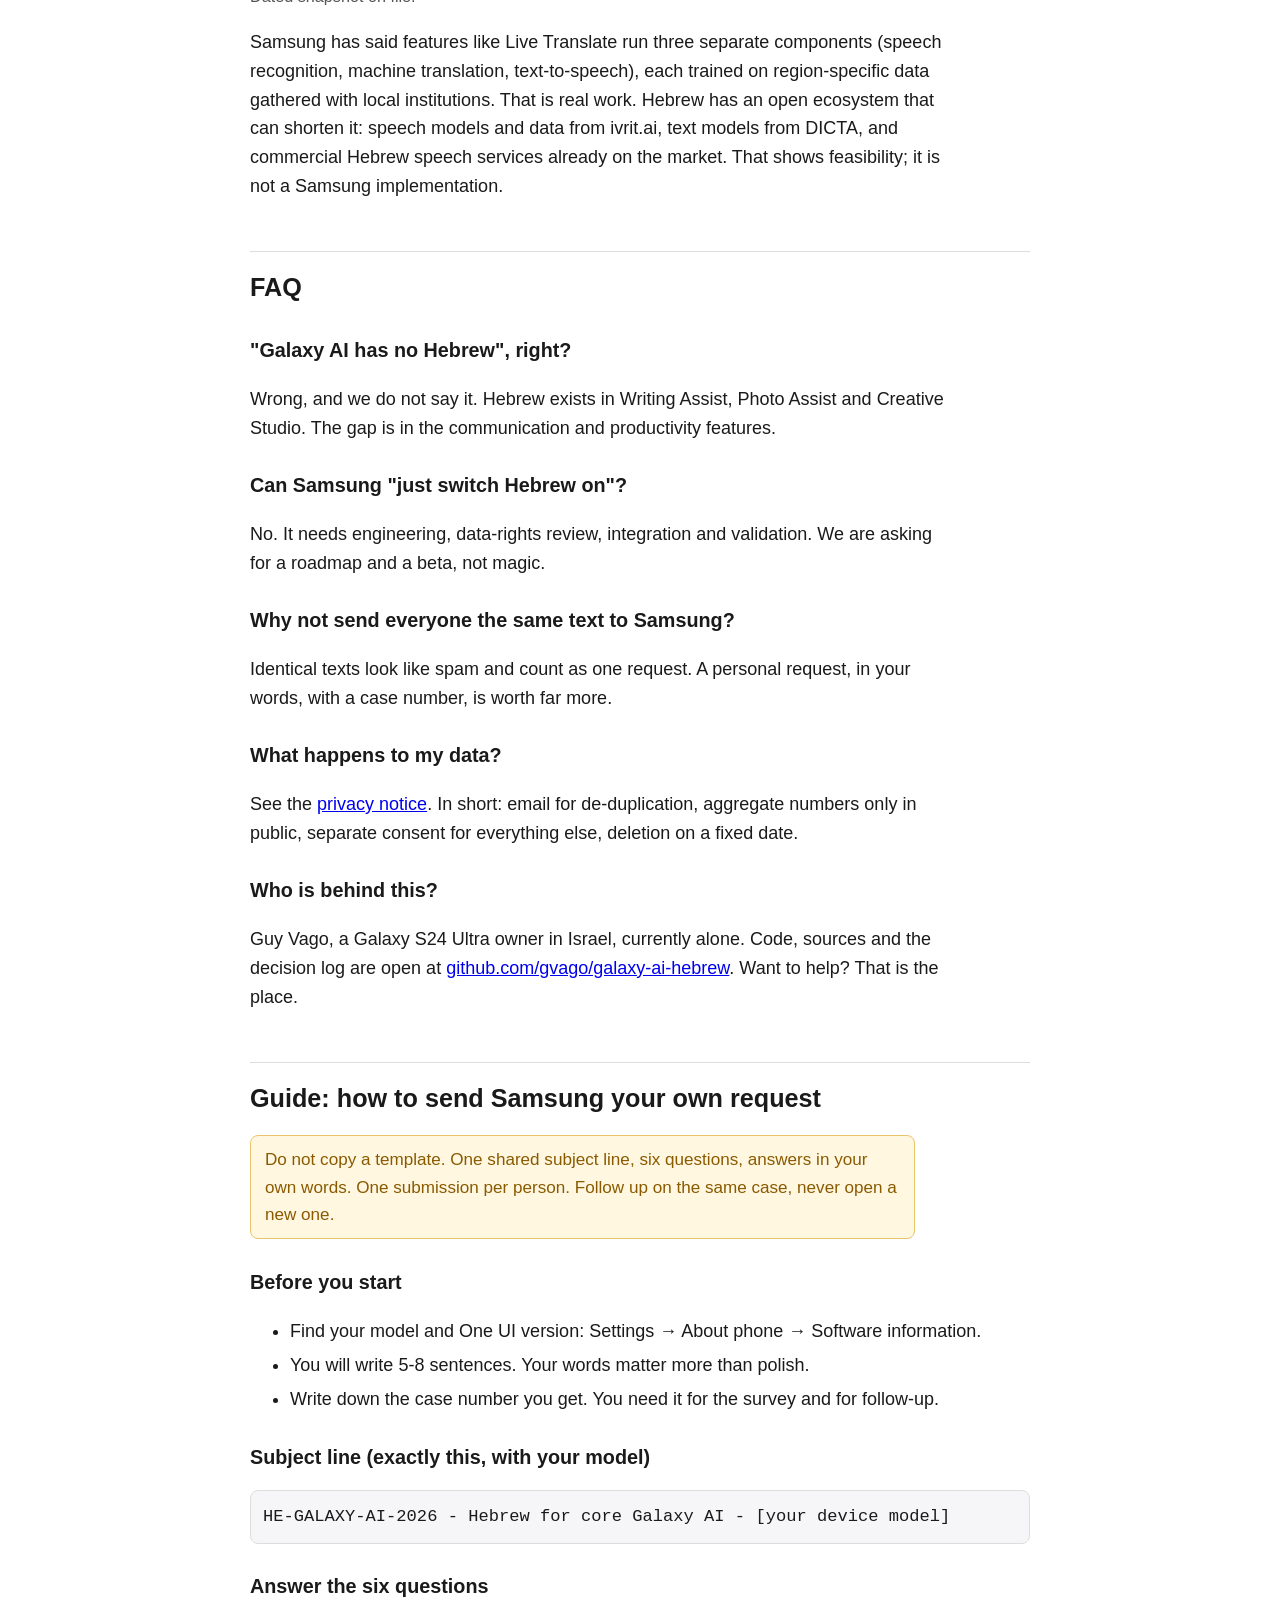
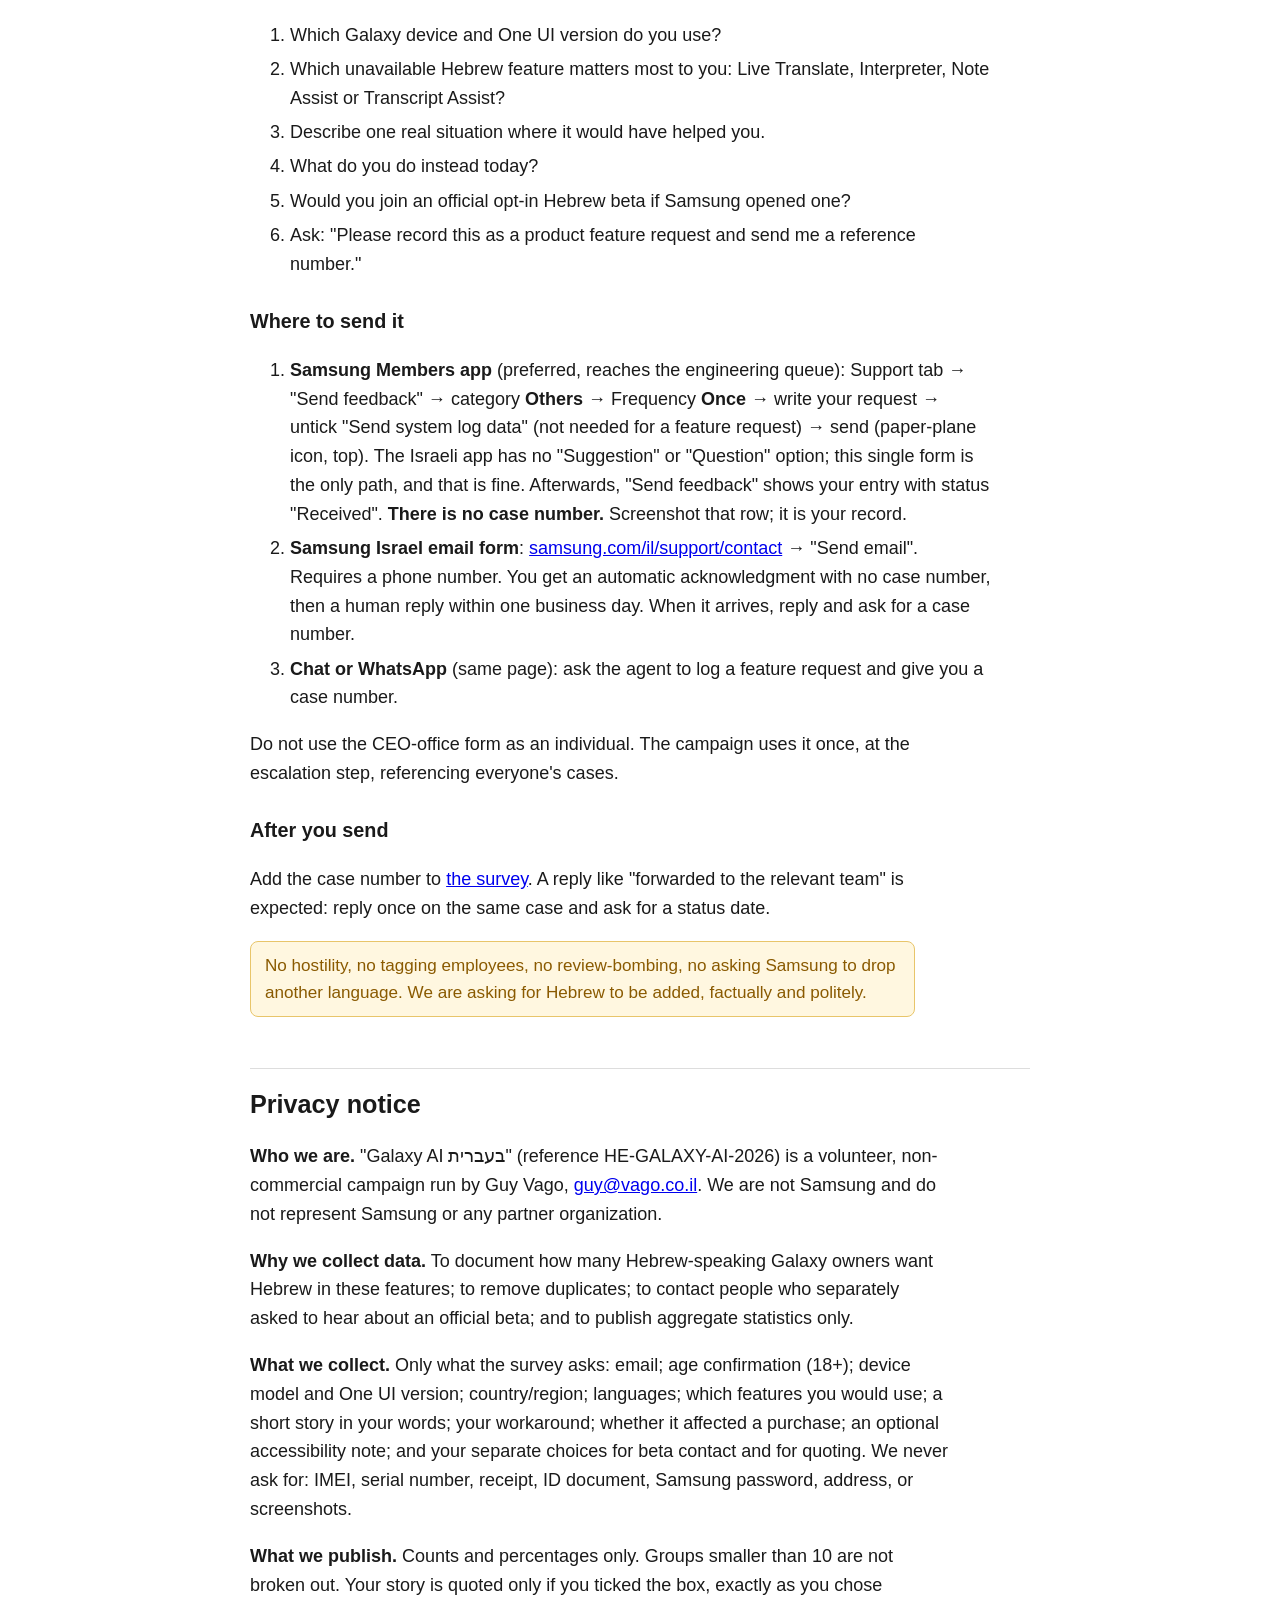
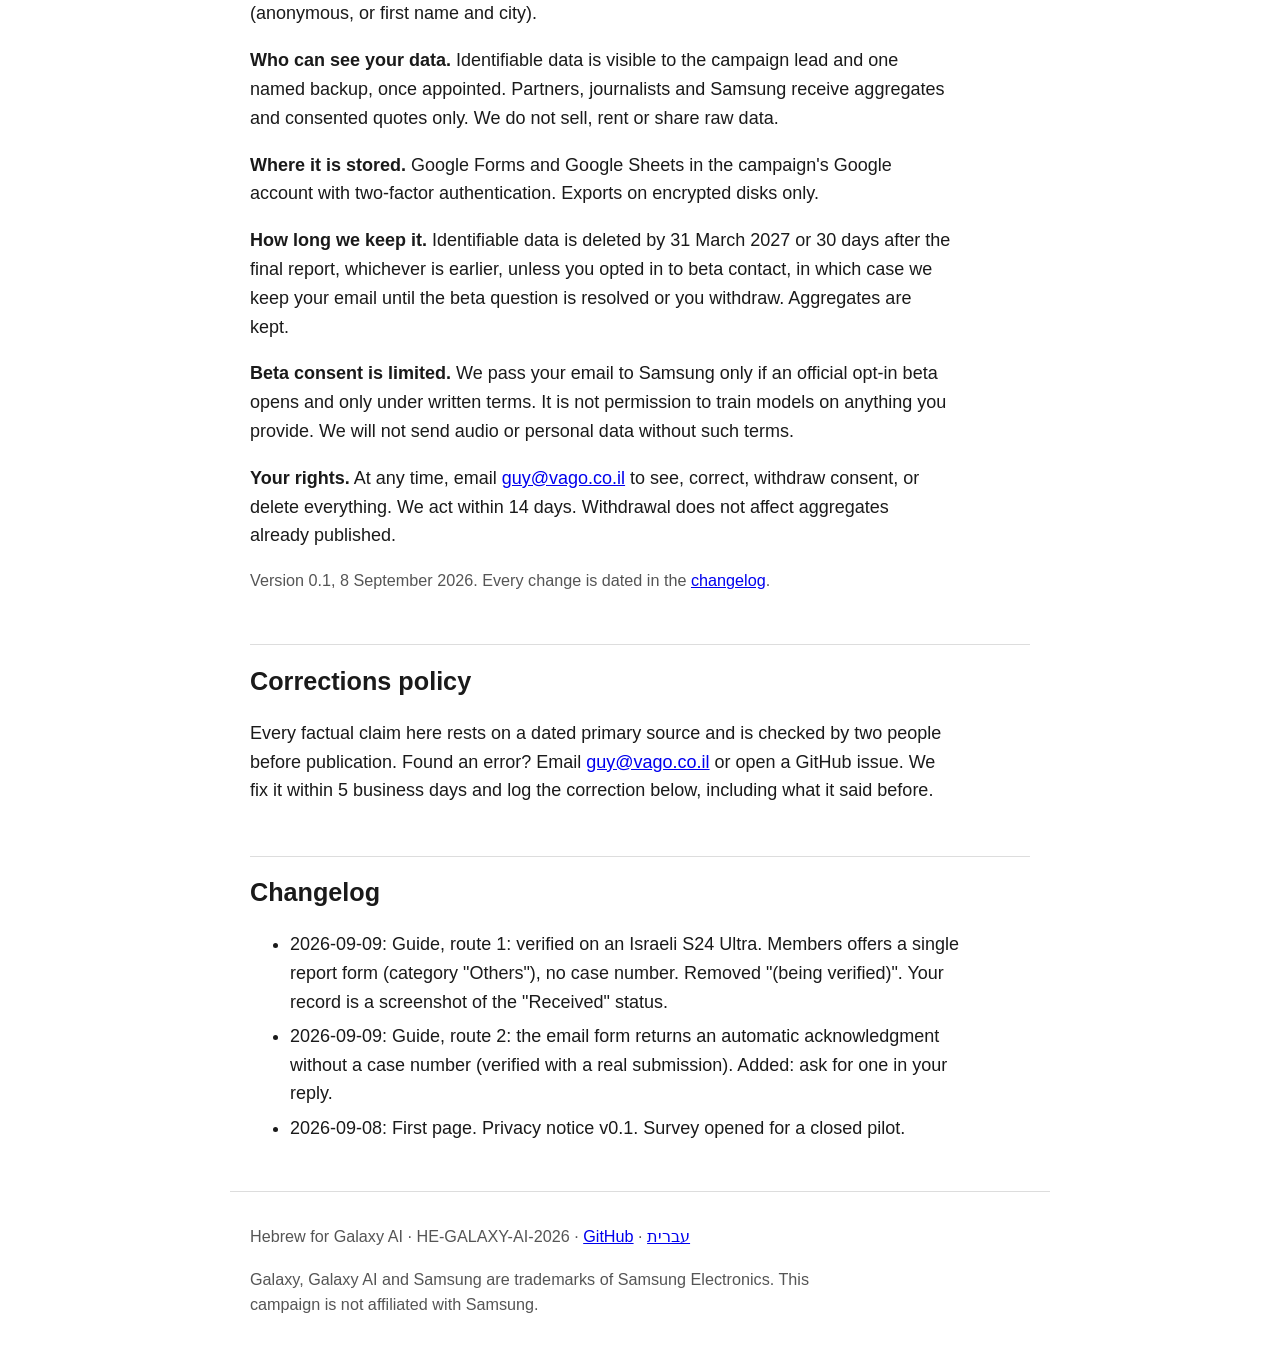
==== commit 170cc50c: "Device evidence: Members flow, language packs, Live Translate (C16-C18, U2 closed); guide route 1 re" ====
--- a/docs/en.html
+++ b/docs/en.html
@@ -79,7 +79,7 @@
 </ol>
 <h3>Where to send it</h3>
 <ol>
-  <li><strong>Samsung Members app</strong> (preferred, reaches the engineering queue): Support tab → <span id="members-menu">Feedback / Ask the experts / Suggestion (being verified on an Israeli device)</span>. Not "Error report", that is for malfunctions. Your submission and the answer appear under "Check the feedback you sent".</li>
+  <li><strong>Samsung Members app</strong> (preferred, reaches the engineering queue): Support tab → "Send feedback" → category <strong>Others</strong> → Frequency <strong>Once</strong> → write your request → untick "Send system log data" (not needed for a feature request) → send (paper-plane icon, top). The Israeli app has no "Suggestion" or "Question" option; this single form is the only path, and that is fine. Afterwards, "Send feedback" shows your entry with status "Received". <strong>There is no case number.</strong> Screenshot that row; it is your record.</li>
   <li><strong>Samsung Israel email form</strong>: <a href="https://www.samsung.com/il/support/contact/">samsung.com/il/support/contact</a> → "Send email". Requires a phone number. You get an automatic acknowledgment with no case number, then a human reply within one business day. When it arrives, reply and ask for a case number.</li>
   <li><strong>Chat or WhatsApp</strong> (same page): ask the agent to log a feature request and give you a case number.</li>
 </ol>
@@ -105,6 +105,7 @@
 
 <h2 id="changelog">Changelog</h2>
 <ul>
+  <li>2026-09-09: Guide, route 1: verified on an Israeli S24 Ultra. Members offers a single report form (category "Others"), no case number. Removed "(being verified)". Your record is a screenshot of the "Received" status.</li>
   <li>2026-09-09: Guide, route 2: the email form returns an automatic acknowledgment without a case number (verified with a real submission). Added: ask for one in your reply.</li>
   <li>2026-09-08: First page. Privacy notice v0.1. Survey opened for a closed pilot.</li>
 </ul>
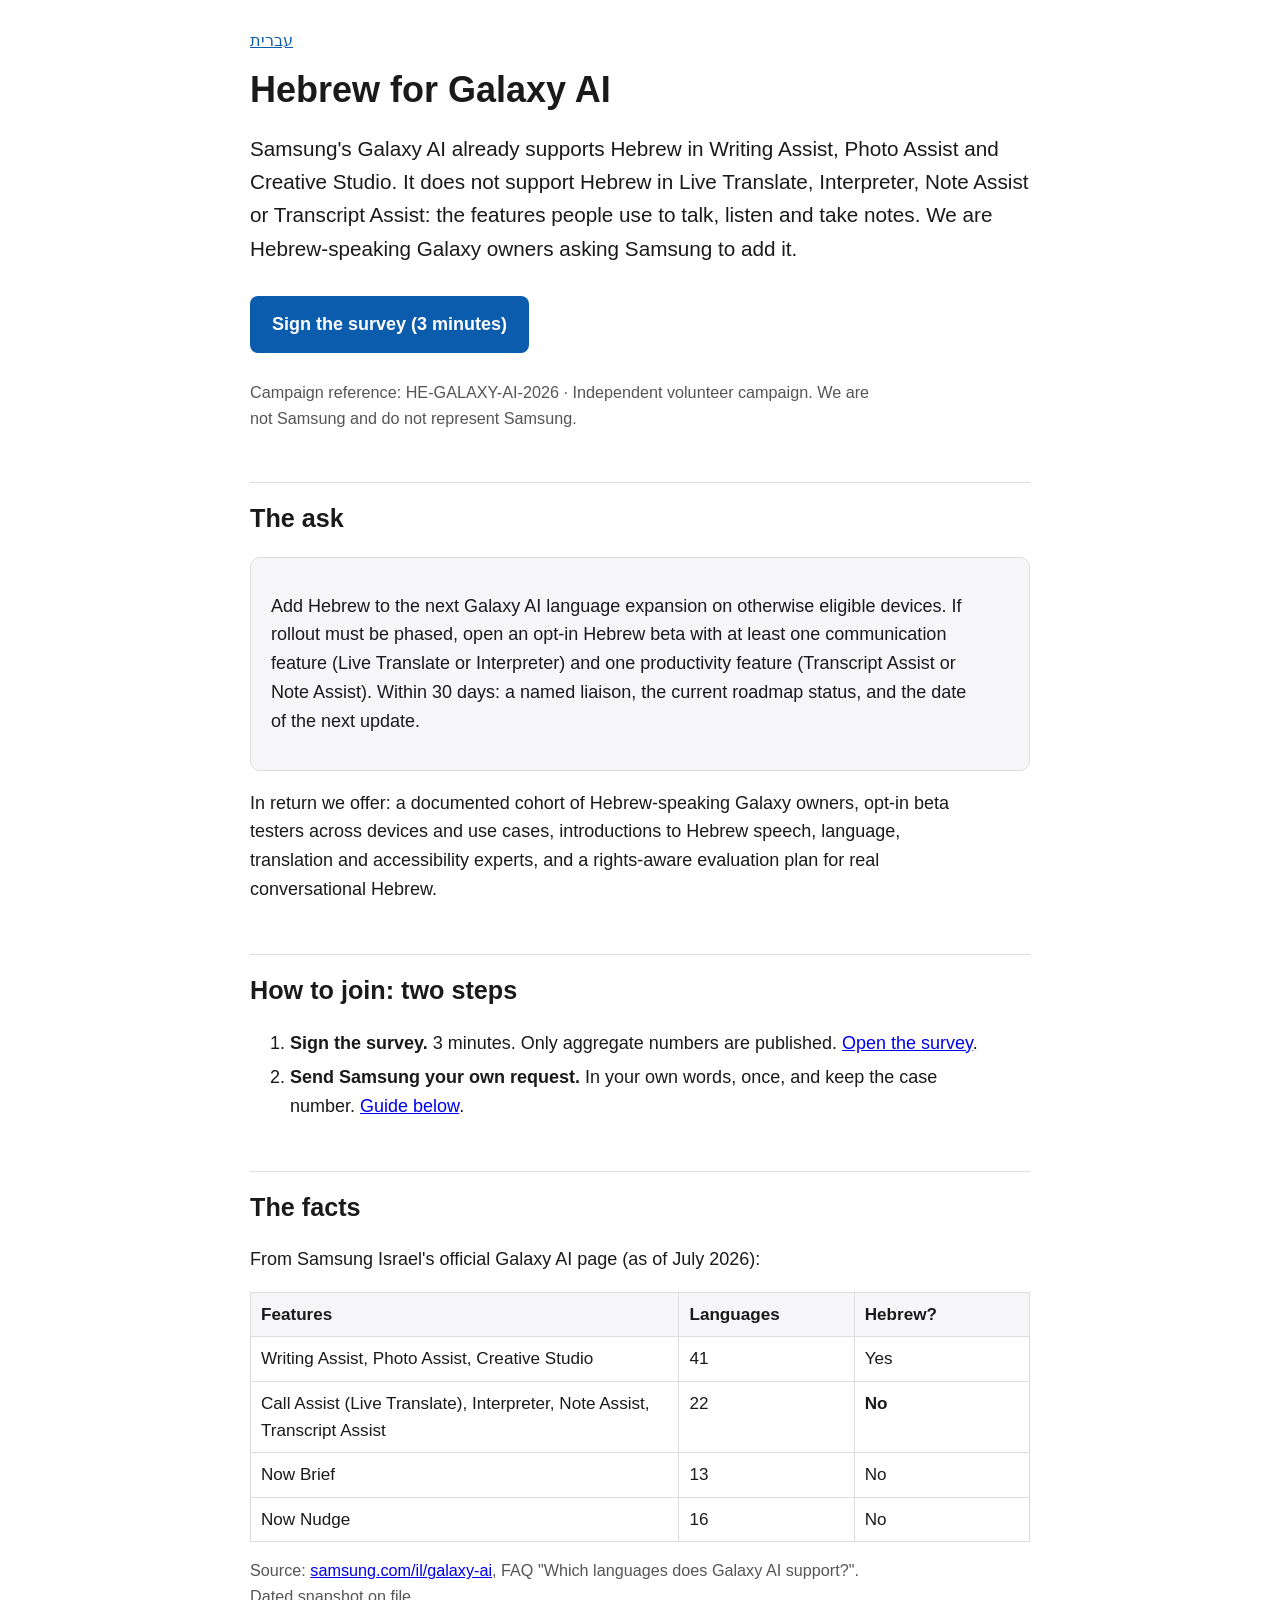
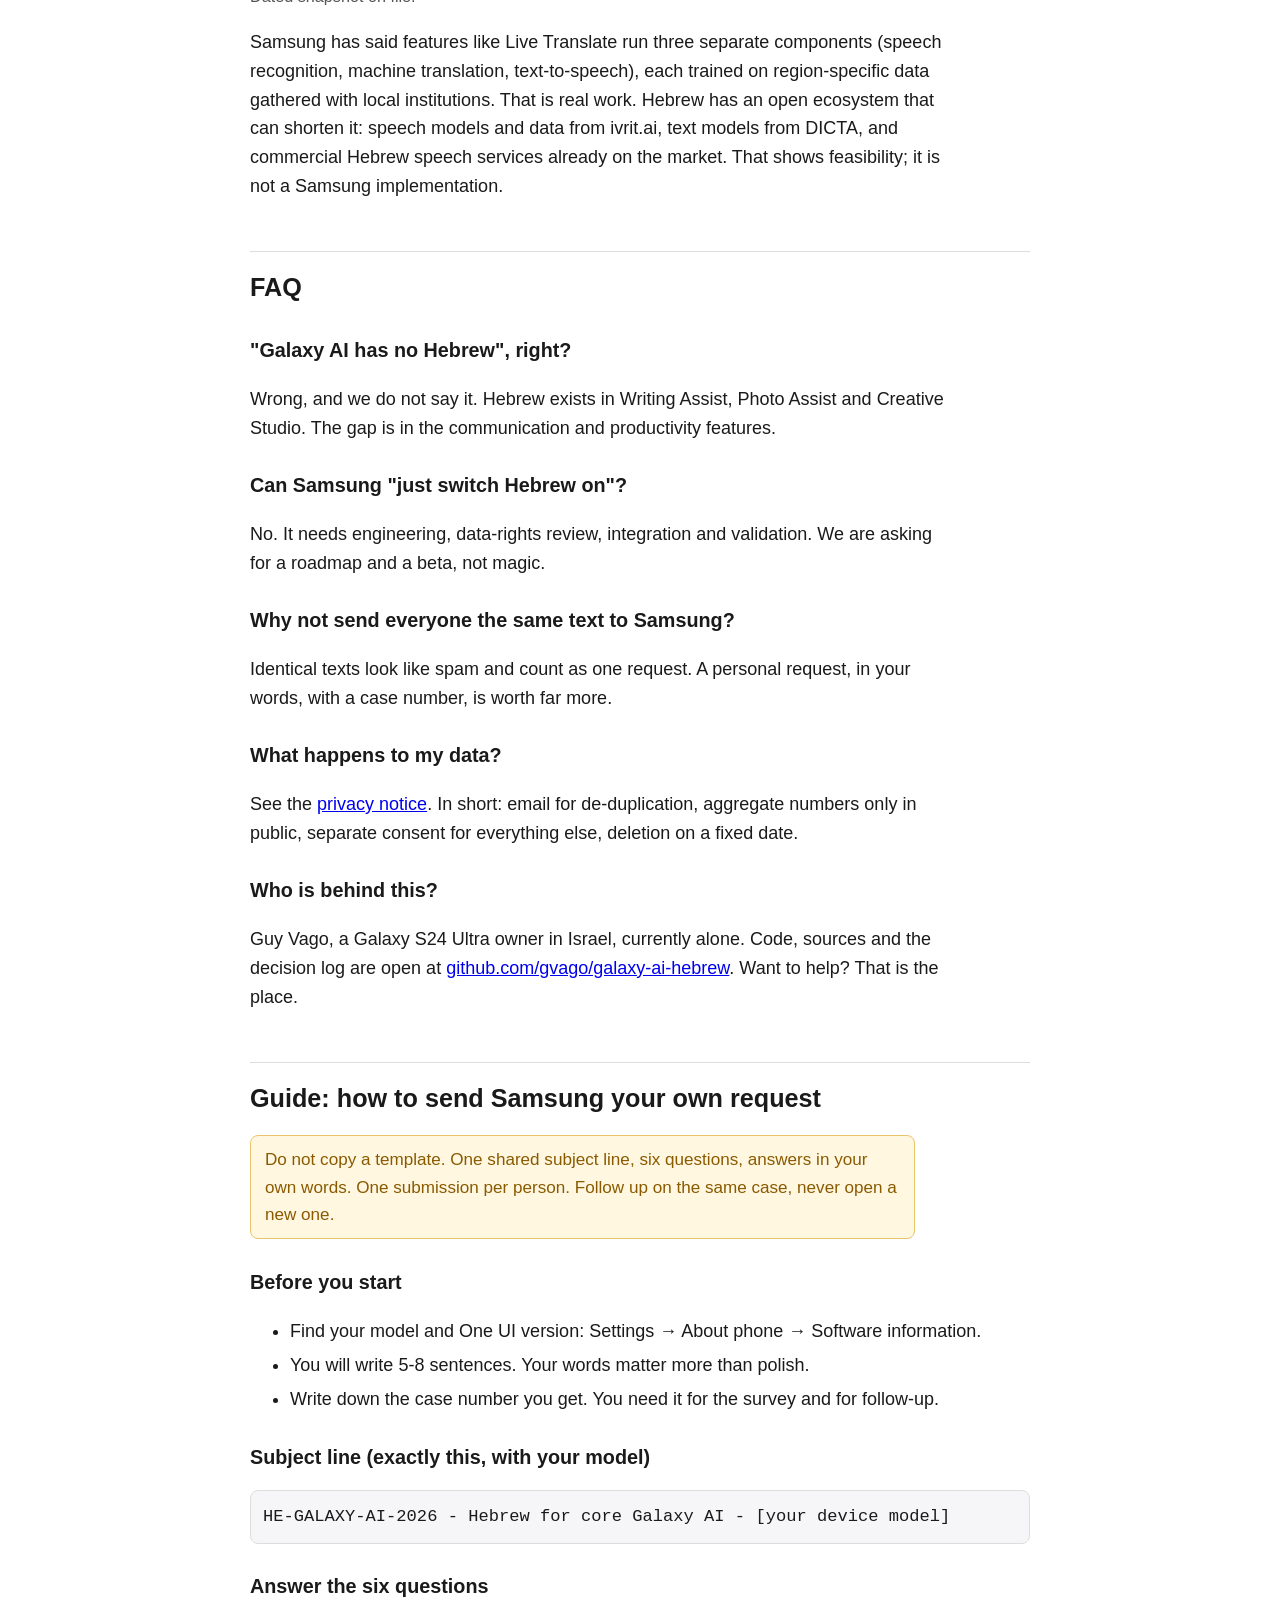
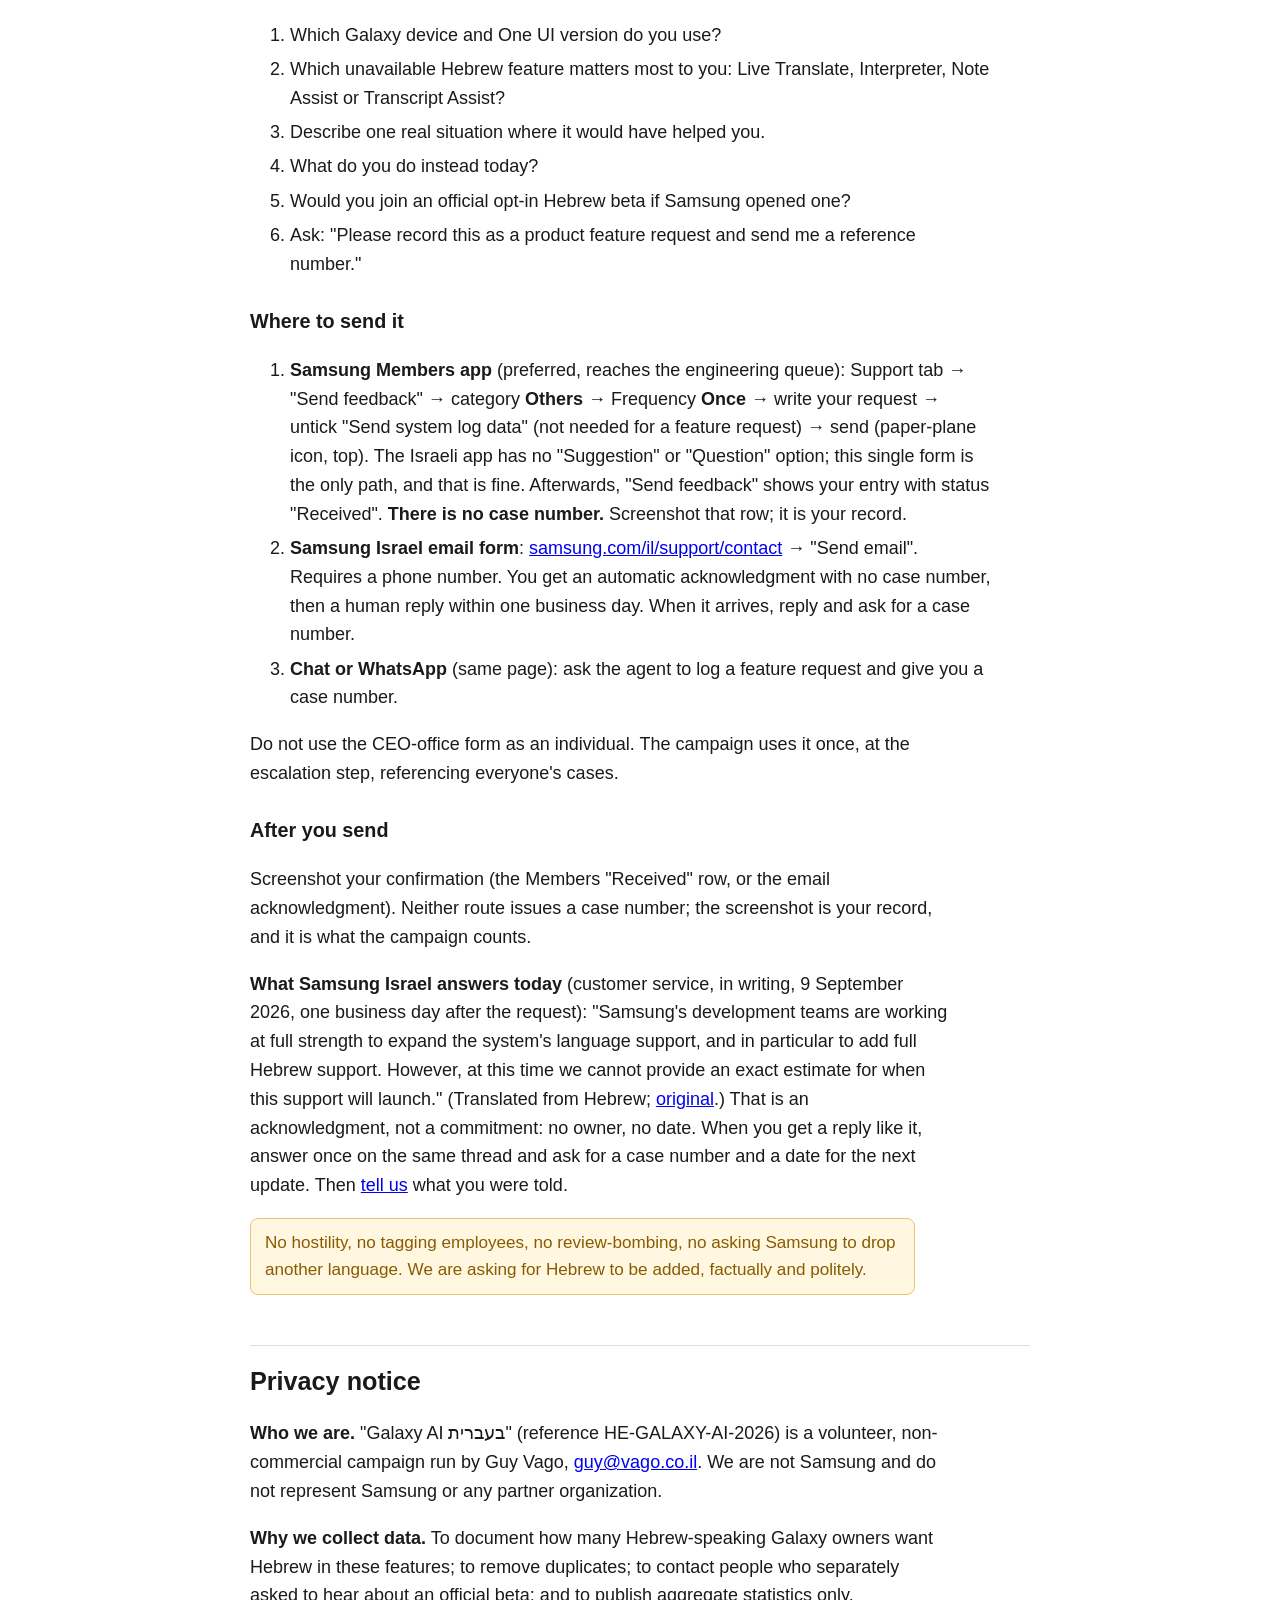
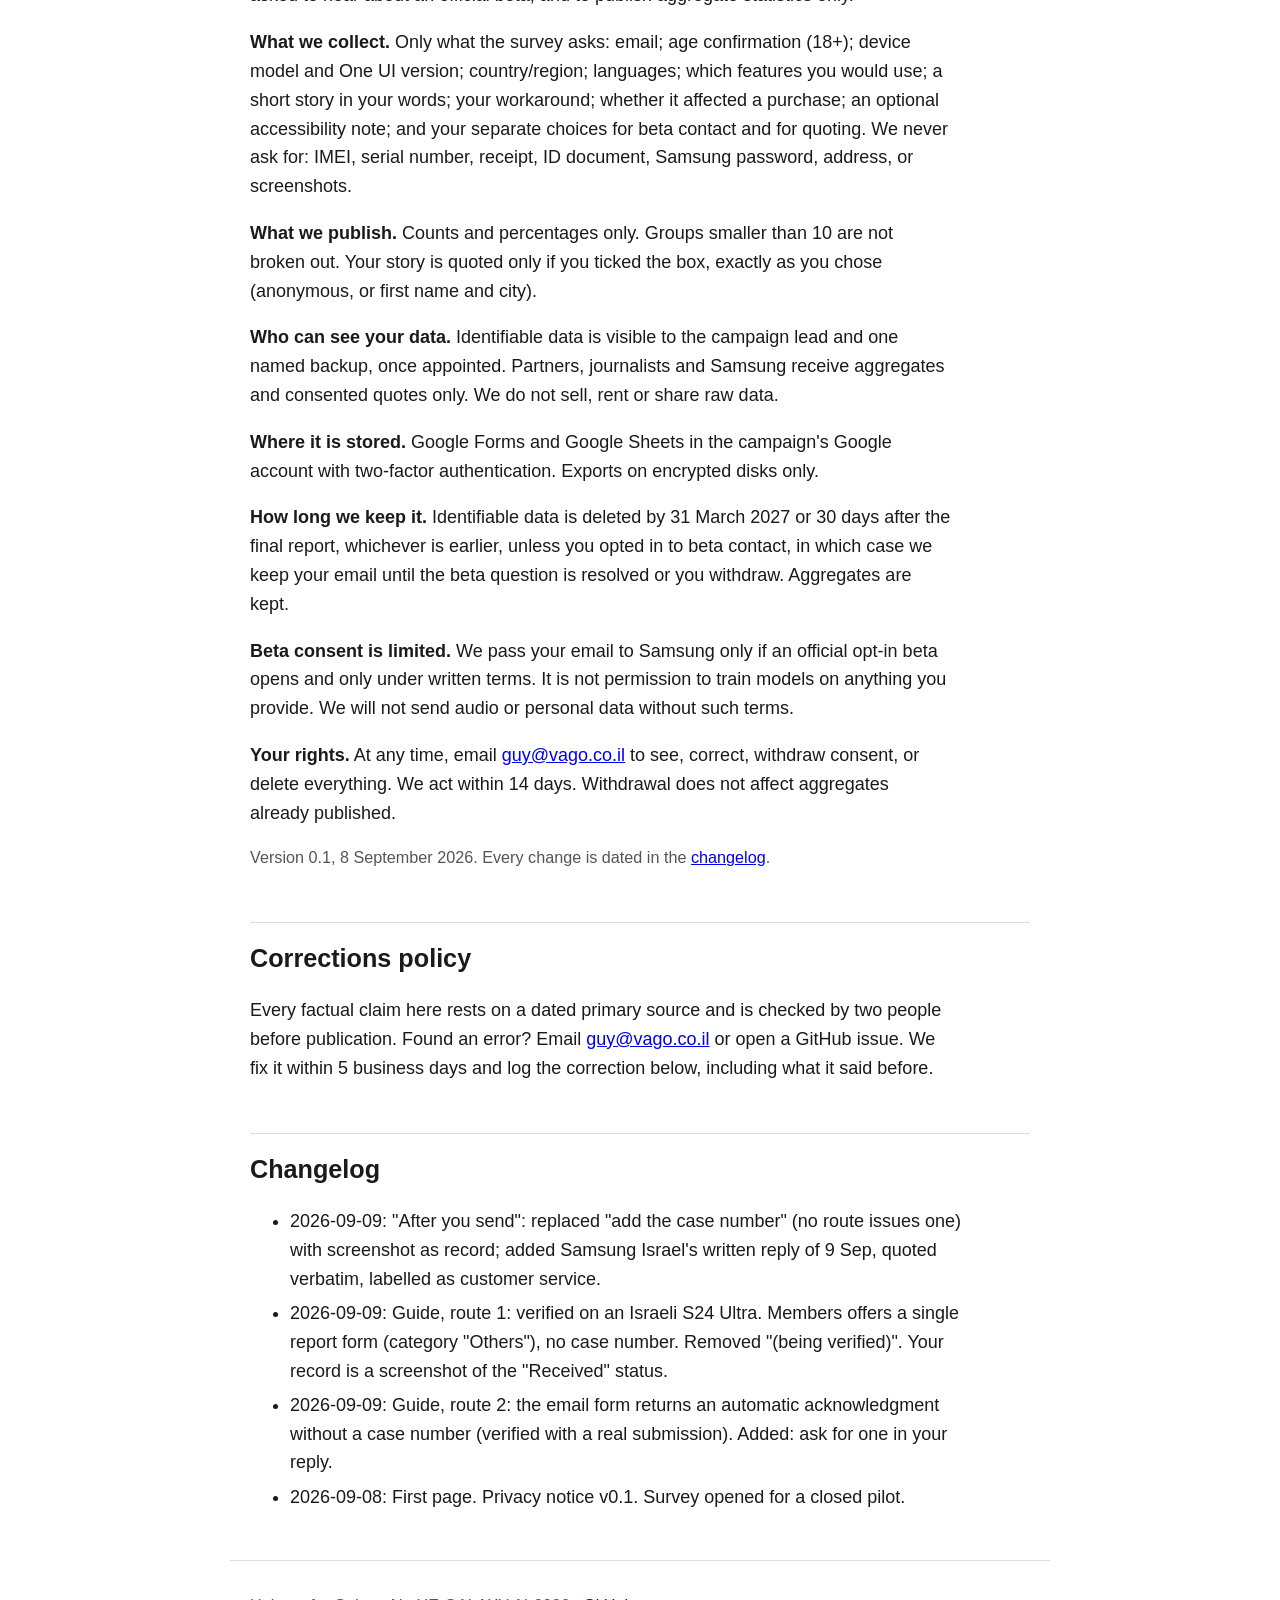
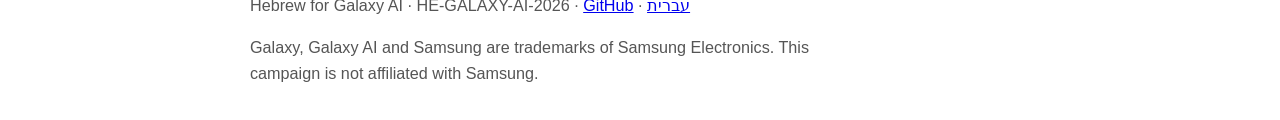
==== commit 0922bd64: "Site: after-you-send quotes Samsung IL reply (C19), screenshot replaces case number (D20); D23" ====
--- a/docs/en.html
+++ b/docs/en.html
@@ -85,7 +85,8 @@
 </ol>
 <p>Do not use the CEO-office form as an individual. The campaign uses it once, at the escalation step, referencing everyone's cases.</p>
 <h3>After you send</h3>
-<p>Add the case number to <a href="https://docs.google.com/forms/d/e/1FAIpQLSexBl4Zqlekk7OboavHR5NT0N_XYD0Qi7pBk_a1gjPKCfKp6g/viewform">the survey</a>. A reply like "forwarded to the relevant team" is expected: reply once on the same case and ask for a status date.</p>
+<p>Screenshot your confirmation (the Members "Received" row, or the email acknowledgment). Neither route issues a case number; the screenshot is your record, and it is what the campaign counts.</p>
+<p><strong>What Samsung Israel answers today</strong> (customer service, in writing, 9 September 2026, one business day after the request): "Samsung's development teams are working at full strength to expand the system's language support, and in particular to add full Hebrew support. However, at this time we cannot provide an exact estimate for when this support will launch." (Translated from Hebrew; <a href="index.html#guide">original</a>.) That is an acknowledgment, not a commitment: no owner, no date. When you get a reply like it, answer once on the same thread and ask for a case number and a date for the next update. Then <a href="mailto:guy@vago.co.il">tell us</a> what you were told.</p>
 <p class="note">No hostility, no tagging employees, no review-bombing, no asking Samsung to drop another language. We are asking for Hebrew to be added, factually and politely.</p>
 
 <h2 id="privacy">Privacy notice</h2>
@@ -105,6 +106,7 @@
 
 <h2 id="changelog">Changelog</h2>
 <ul>
+  <li>2026-09-09: "After you send": replaced "add the case number" (no route issues one) with screenshot as record; added Samsung Israel's written reply of 9 Sep, quoted verbatim, labelled as customer service.</li>
   <li>2026-09-09: Guide, route 1: verified on an Israeli S24 Ultra. Members offers a single report form (category "Others"), no case number. Removed "(being verified)". Your record is a screenshot of the "Received" status.</li>
   <li>2026-09-09: Guide, route 2: the email form returns an automatic acknowledgment without a case number (verified with a real submission). Added: ask for one in your reply.</li>
   <li>2026-09-08: First page. Privacy notice v0.1. Survey opened for a closed pilot.</li>
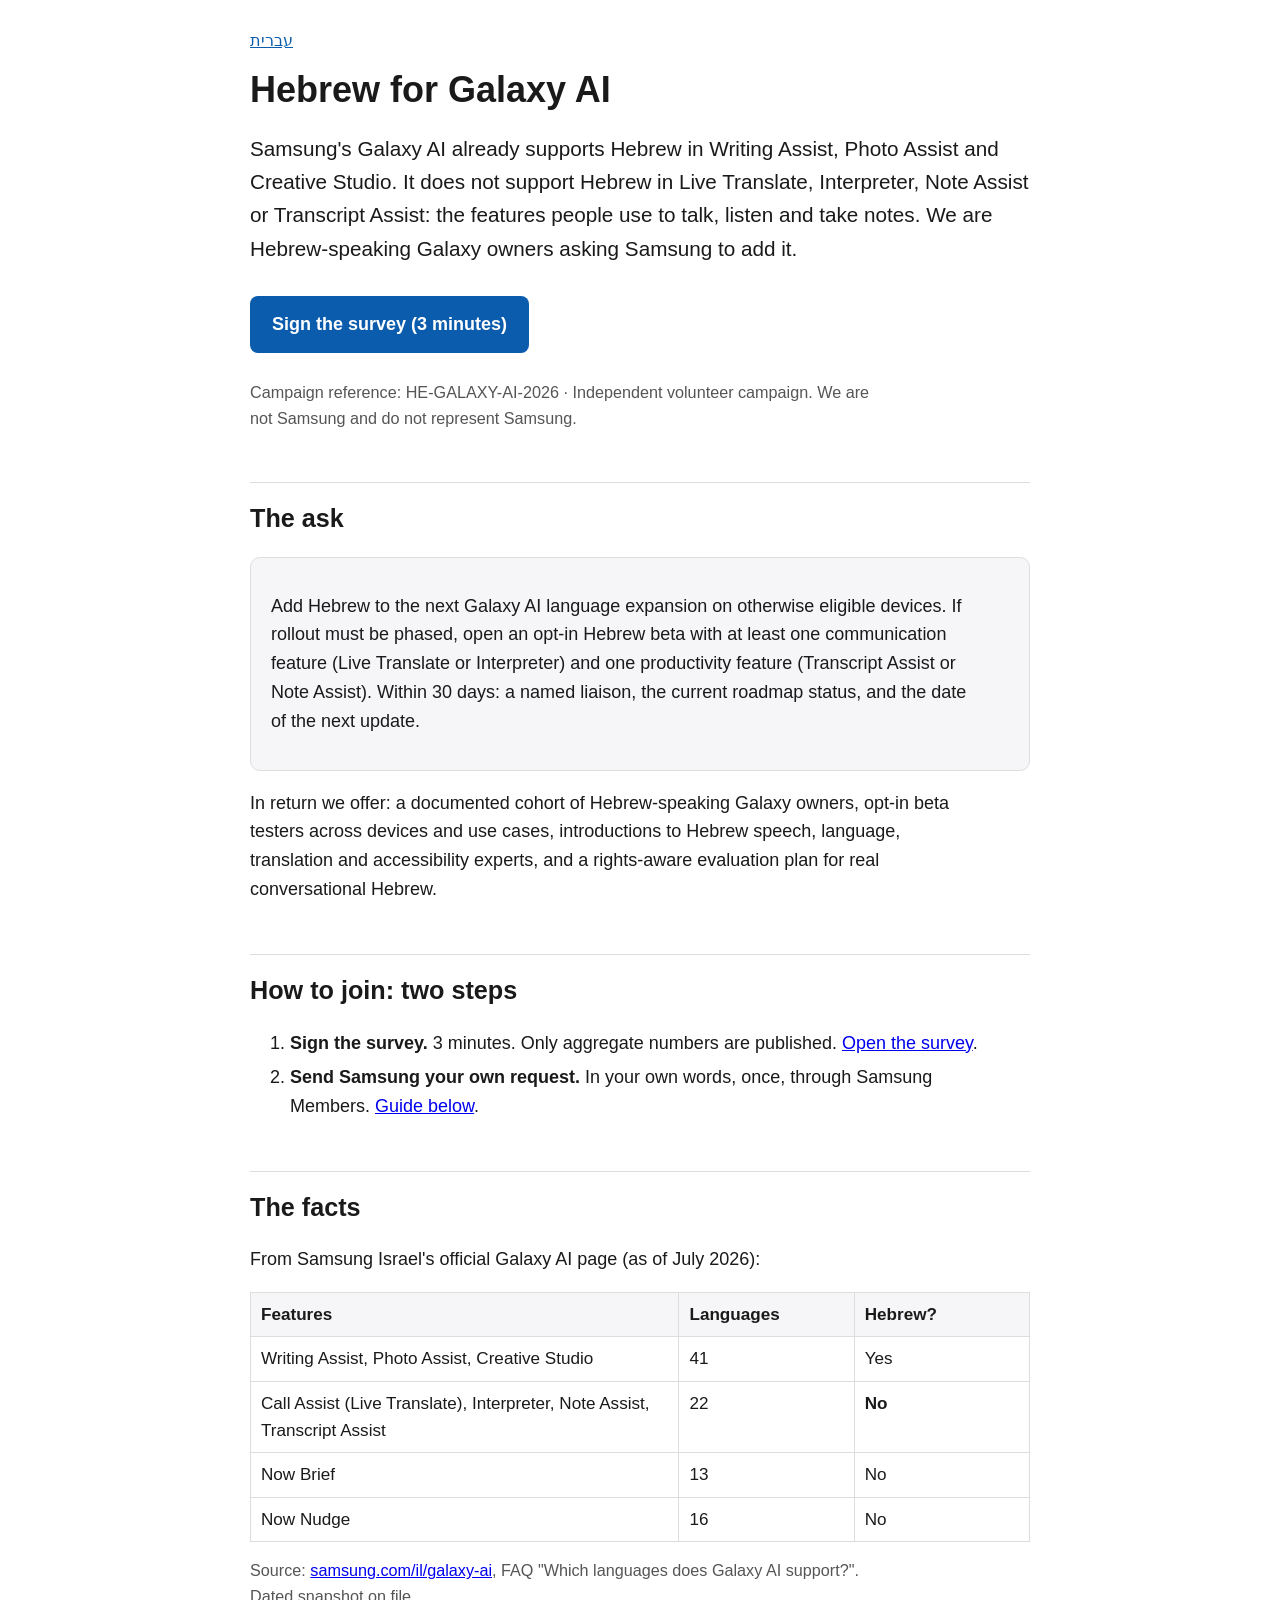
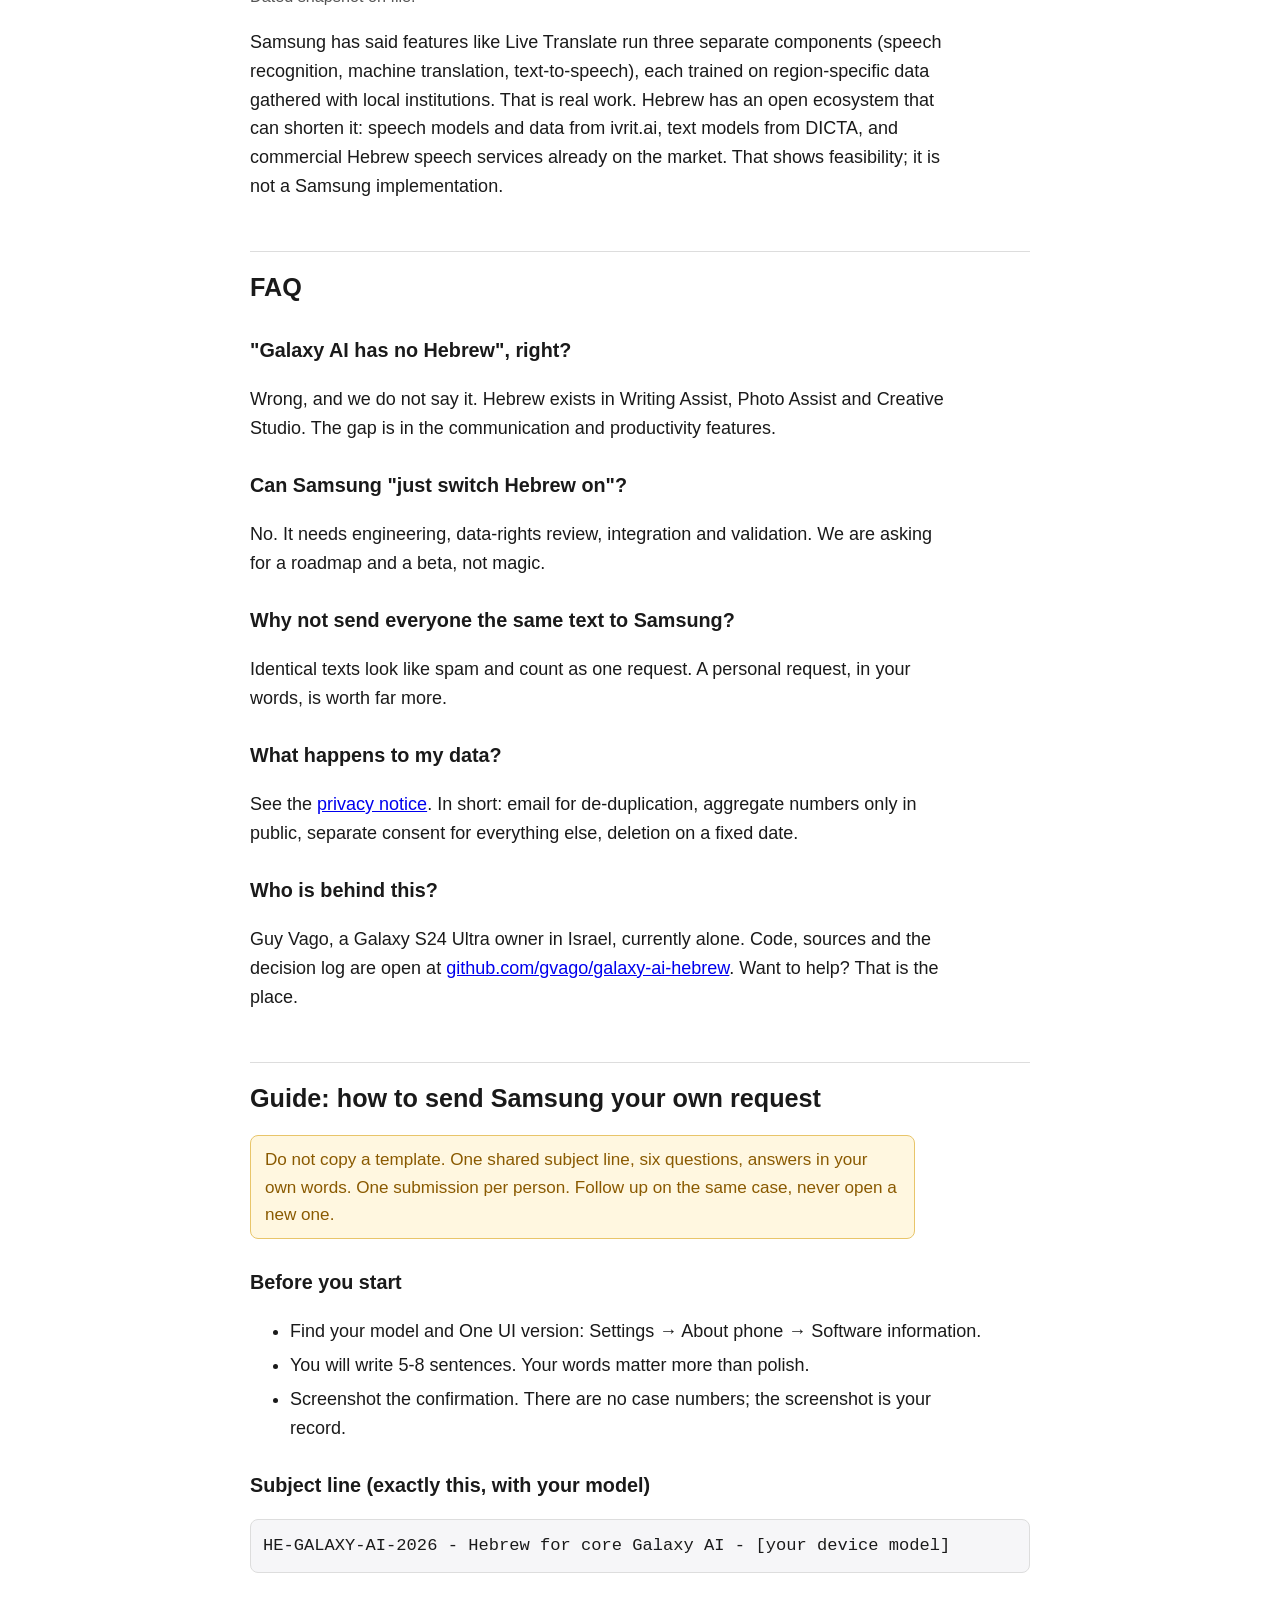
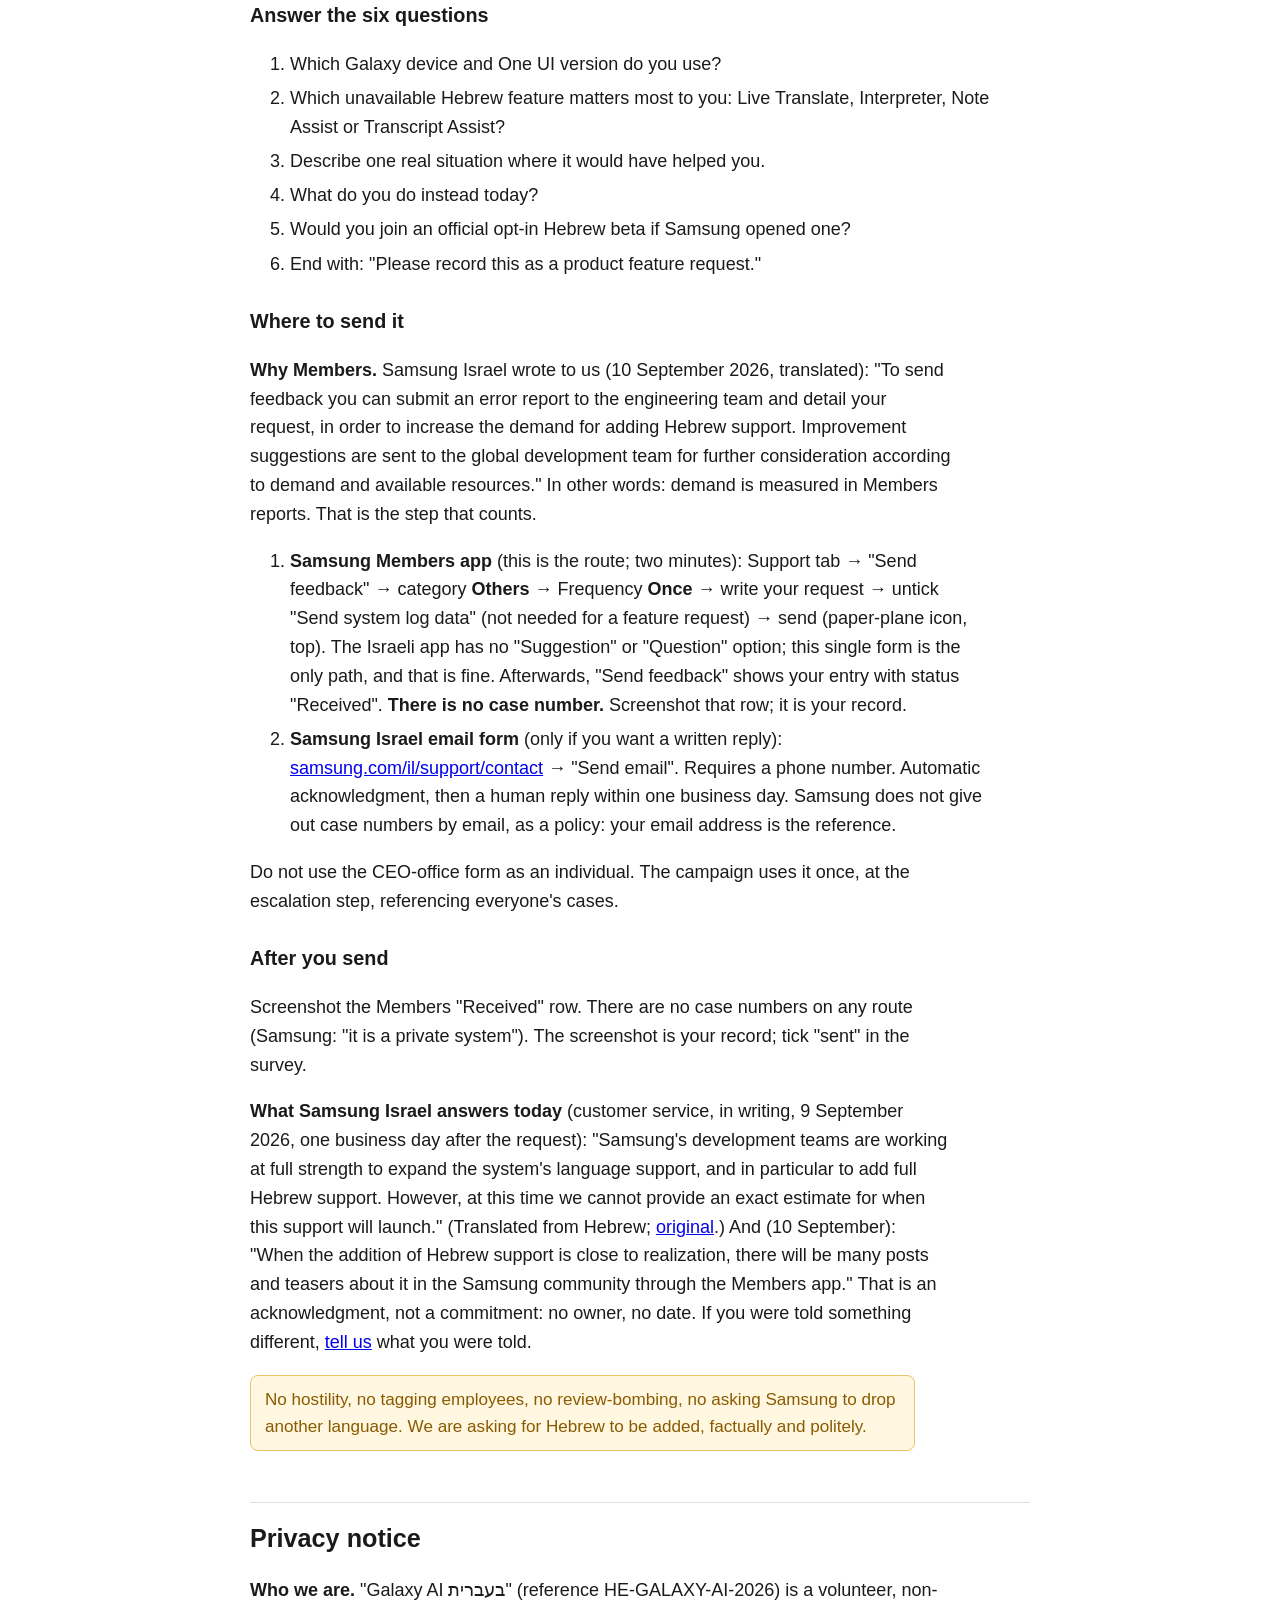
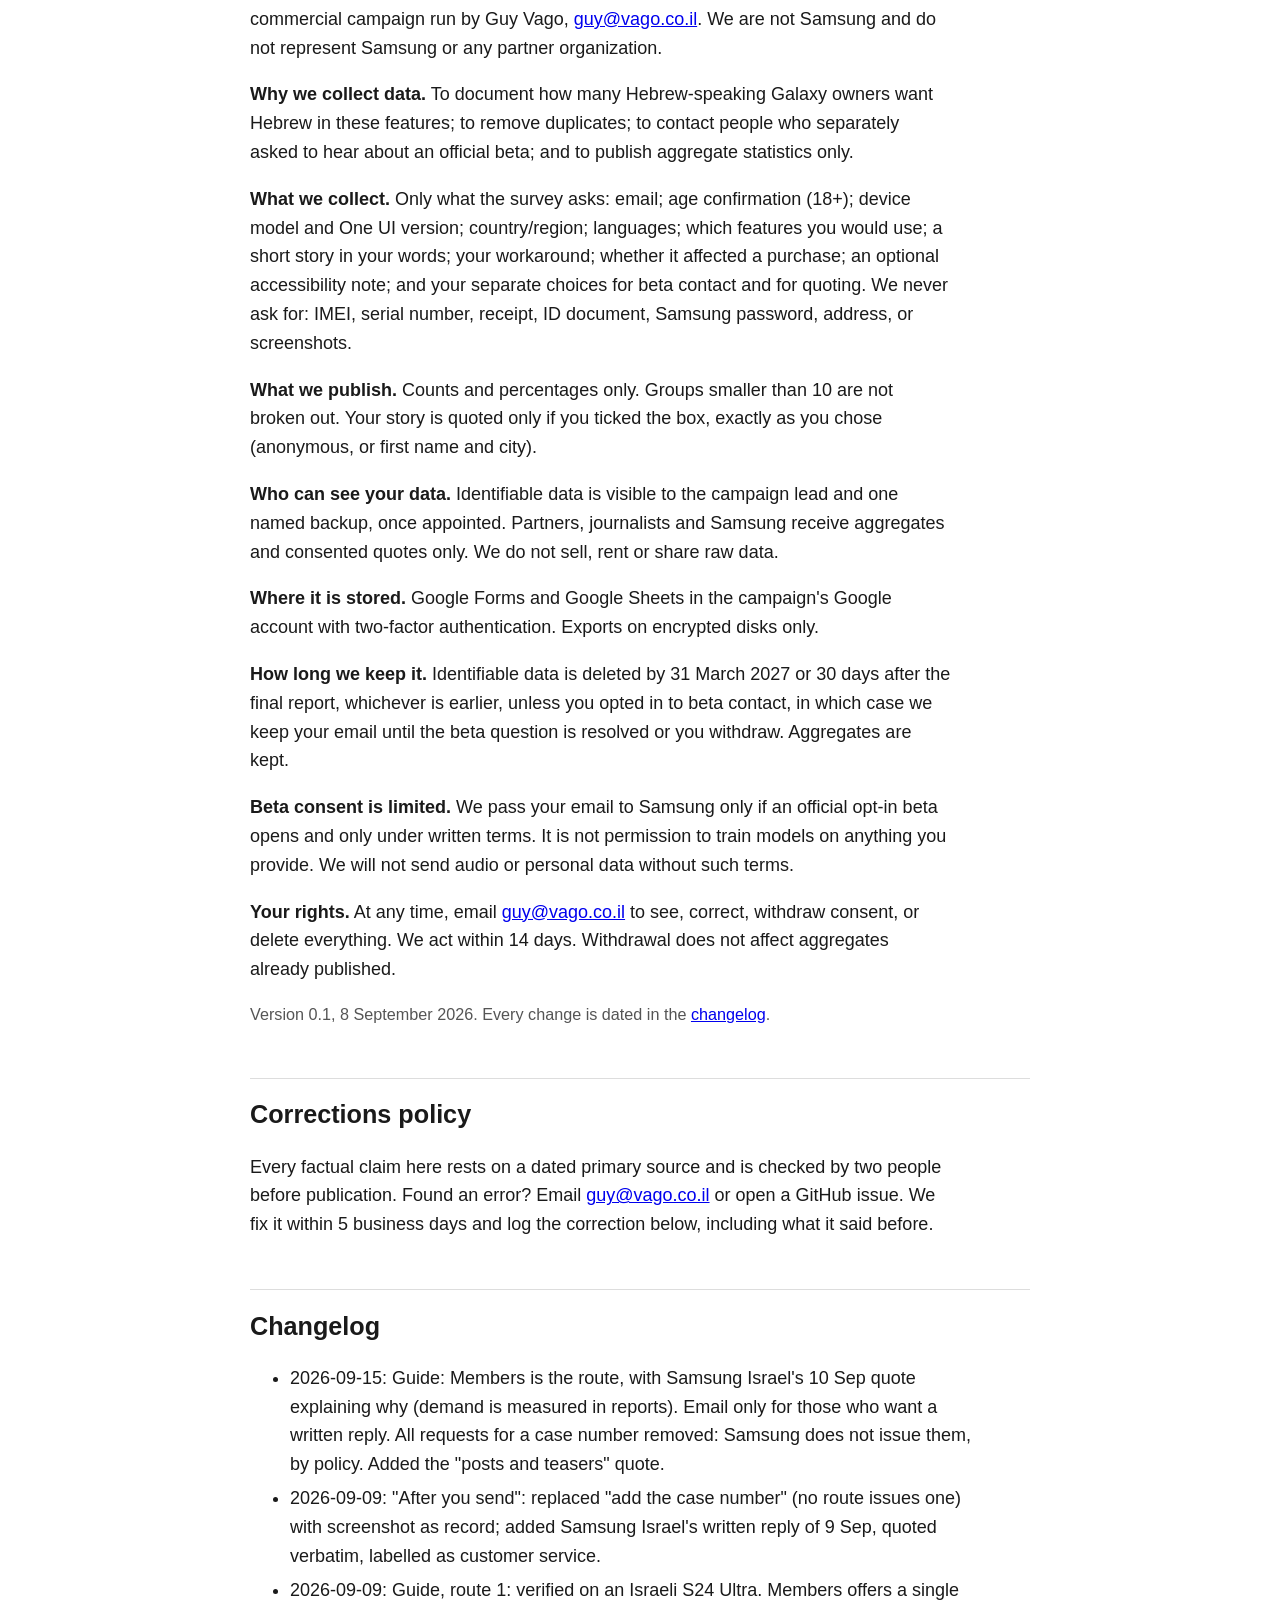
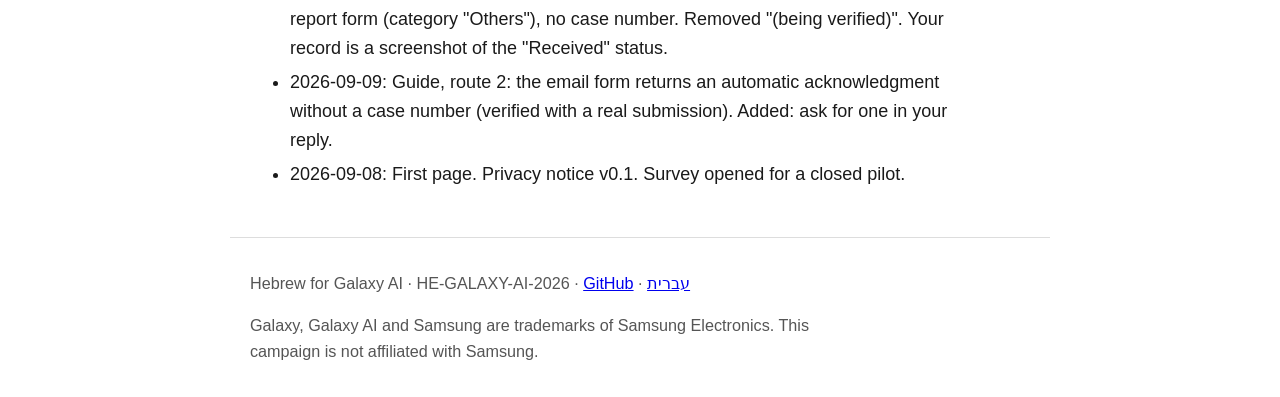
==== commit 0db34d1e: "Guide: Members is the route (Samsung IL 10 Sep quote: demand = Members reports); email demoted; all " ====
--- a/docs/en.html
+++ b/docs/en.html
@@ -31,7 +31,7 @@
 <h2 id="how">How to join: two steps</h2>
 <ol>
   <li><strong>Sign the survey.</strong> 3 minutes. Only aggregate numbers are published. <a href="https://docs.google.com/forms/d/e/1FAIpQLSexBl4Zqlekk7OboavHR5NT0N_XYD0Qi7pBk_a1gjPKCfKp6g/viewform">Open the survey</a>.</li>
-  <li><strong>Send Samsung your own request.</strong> In your own words, once, and keep the case number. <a href="#guide">Guide below</a>.</li>
+  <li><strong>Send Samsung your own request.</strong> In your own words, once, through Samsung Members. <a href="#guide">Guide below</a>.</li>
 </ol>
 
 <h2 id="facts">The facts</h2>
@@ -52,7 +52,7 @@
 <h3>Can Samsung "just switch Hebrew on"?</h3>
 <p>No. It needs engineering, data-rights review, integration and validation. We are asking for a roadmap and a beta, not magic.</p>
 <h3>Why not send everyone the same text to Samsung?</h3>
-<p>Identical texts look like spam and count as one request. A personal request, in your words, with a case number, is worth far more.</p>
+<p>Identical texts look like spam and count as one request. A personal request, in your words, is worth far more.</p>
 <h3>What happens to my data?</h3>
 <p>See the <a href="#privacy">privacy notice</a>. In short: email for de-duplication, aggregate numbers only in public, separate consent for everything else, deletion on a fixed date.</p>
 <h3>Who is behind this?</h3>
@@ -64,7 +64,7 @@
 <ul>
   <li>Find your model and One UI version: Settings → About phone → Software information.</li>
   <li>You will write 5-8 sentences. Your words matter more than polish.</li>
-  <li>Write down the case number you get. You need it for the survey and for follow-up.</li>
+  <li>Screenshot the confirmation. There are no case numbers; the screenshot is your record.</li>
 </ul>
 <h3>Subject line (exactly this, with your model)</h3>
 <pre>HE-GALAXY-AI-2026 - Hebrew for core Galaxy AI - [your device model]</pre>
@@ -75,18 +75,18 @@
   <li>Describe one real situation where it would have helped you.</li>
   <li>What do you do instead today?</li>
   <li>Would you join an official opt-in Hebrew beta if Samsung opened one?</li>
-  <li>Ask: "Please record this as a product feature request and send me a reference number."</li>
+  <li>End with: "Please record this as a product feature request."</li>
 </ol>
 <h3>Where to send it</h3>
+<p><strong>Why Members.</strong> Samsung Israel wrote to us (10 September 2026, translated): "To send feedback you can submit an error report to the engineering team and detail your request, in order to increase the demand for adding Hebrew support. Improvement suggestions are sent to the global development team for further consideration according to demand and available resources." In other words: demand is measured in Members reports. That is the step that counts.</p>
 <ol>
-  <li><strong>Samsung Members app</strong> (preferred, reaches the engineering queue): Support tab → "Send feedback" → category <strong>Others</strong> → Frequency <strong>Once</strong> → write your request → untick "Send system log data" (not needed for a feature request) → send (paper-plane icon, top). The Israeli app has no "Suggestion" or "Question" option; this single form is the only path, and that is fine. Afterwards, "Send feedback" shows your entry with status "Received". <strong>There is no case number.</strong> Screenshot that row; it is your record.</li>
-  <li><strong>Samsung Israel email form</strong>: <a href="https://www.samsung.com/il/support/contact/">samsung.com/il/support/contact</a> → "Send email". Requires a phone number. You get an automatic acknowledgment with no case number, then a human reply within one business day. When it arrives, reply and ask for a case number.</li>
-  <li><strong>Chat or WhatsApp</strong> (same page): ask the agent to log a feature request and give you a case number.</li>
+  <li><strong>Samsung Members app</strong> (this is the route; two minutes): Support tab → "Send feedback" → category <strong>Others</strong> → Frequency <strong>Once</strong> → write your request → untick "Send system log data" (not needed for a feature request) → send (paper-plane icon, top). The Israeli app has no "Suggestion" or "Question" option; this single form is the only path, and that is fine. Afterwards, "Send feedback" shows your entry with status "Received". <strong>There is no case number.</strong> Screenshot that row; it is your record.</li>
+  <li><strong>Samsung Israel email form</strong> (only if you want a written reply): <a href="https://www.samsung.com/il/support/contact/">samsung.com/il/support/contact</a> → "Send email". Requires a phone number. Automatic acknowledgment, then a human reply within one business day. Samsung does not give out case numbers by email, as a policy: your email address is the reference.</li>
 </ol>
 <p>Do not use the CEO-office form as an individual. The campaign uses it once, at the escalation step, referencing everyone's cases.</p>
 <h3>After you send</h3>
-<p>Screenshot your confirmation (the Members "Received" row, or the email acknowledgment). Neither route issues a case number; the screenshot is your record, and it is what the campaign counts.</p>
-<p><strong>What Samsung Israel answers today</strong> (customer service, in writing, 9 September 2026, one business day after the request): "Samsung's development teams are working at full strength to expand the system's language support, and in particular to add full Hebrew support. However, at this time we cannot provide an exact estimate for when this support will launch." (Translated from Hebrew; <a href="index.html#guide">original</a>.) That is an acknowledgment, not a commitment: no owner, no date. When you get a reply like it, answer once on the same thread and ask for a case number and a date for the next update. Then <a href="mailto:guy@vago.co.il">tell us</a> what you were told.</p>
+<p>Screenshot the Members "Received" row. There are no case numbers on any route (Samsung: "it is a private system"). The screenshot is your record; tick "sent" in the survey.</p>
+<p><strong>What Samsung Israel answers today</strong> (customer service, in writing, 9 September 2026, one business day after the request): "Samsung's development teams are working at full strength to expand the system's language support, and in particular to add full Hebrew support. However, at this time we cannot provide an exact estimate for when this support will launch." (Translated from Hebrew; <a href="index.html#guide">original</a>.) And (10 September): "When the addition of Hebrew support is close to realization, there will be many posts and teasers about it in the Samsung community through the Members app." That is an acknowledgment, not a commitment: no owner, no date. If you were told something different, <a href="mailto:guy@vago.co.il">tell us</a> what you were told.</p>
 <p class="note">No hostility, no tagging employees, no review-bombing, no asking Samsung to drop another language. We are asking for Hebrew to be added, factually and politely.</p>
 
 <h2 id="privacy">Privacy notice</h2>
@@ -106,6 +106,7 @@
 
 <h2 id="changelog">Changelog</h2>
 <ul>
+  <li>2026-09-15: Guide: Members is the route, with Samsung Israel's 10 Sep quote explaining why (demand is measured in reports). Email only for those who want a written reply. All requests for a case number removed: Samsung does not issue them, by policy. Added the "posts and teasers" quote.</li>
   <li>2026-09-09: "After you send": replaced "add the case number" (no route issues one) with screenshot as record; added Samsung Israel's written reply of 9 Sep, quoted verbatim, labelled as customer service.</li>
   <li>2026-09-09: Guide, route 1: verified on an Israeli S24 Ultra. Members offers a single report form (category "Others"), no case number. Removed "(being verified)". Your record is a screenshot of the "Received" status.</li>
   <li>2026-09-09: Guide, route 2: the email form returns an automatic acknowledgment without a case number (verified with a real submission). Added: ask for one in your reply.</li>
